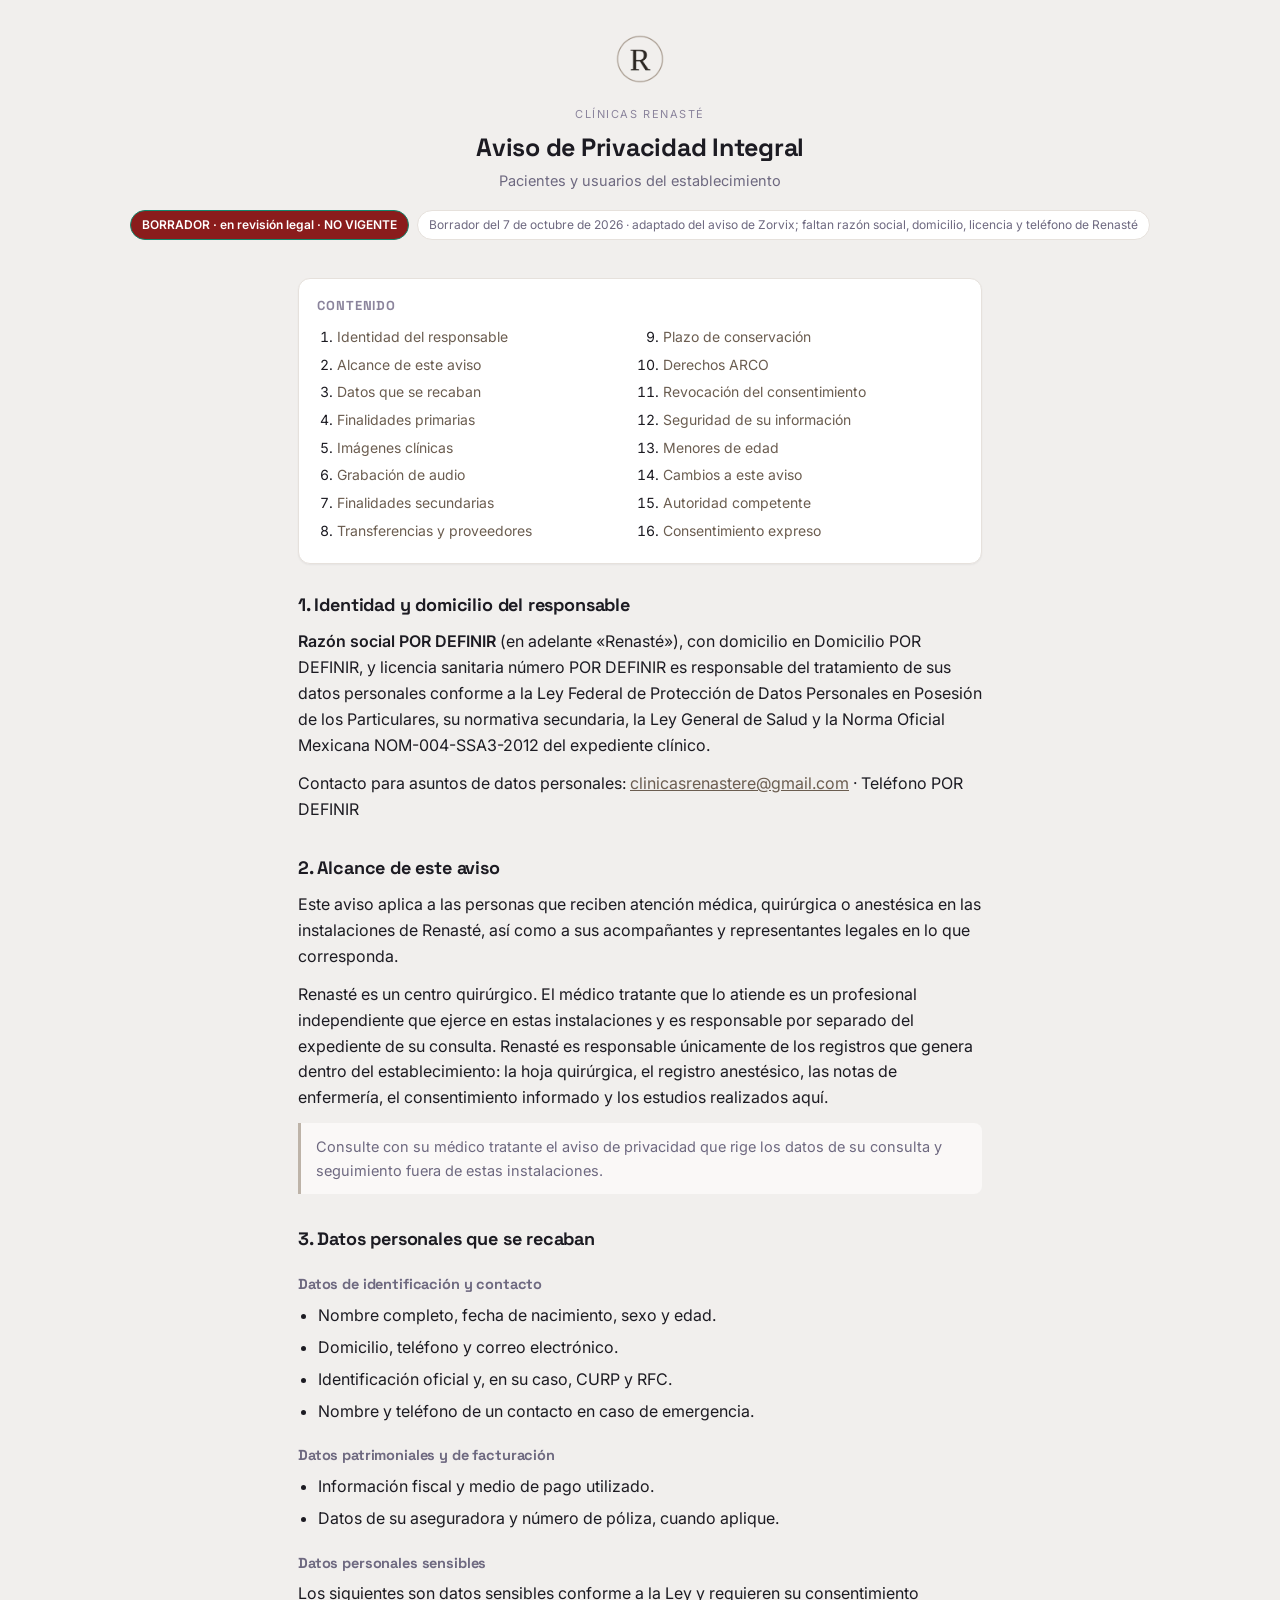
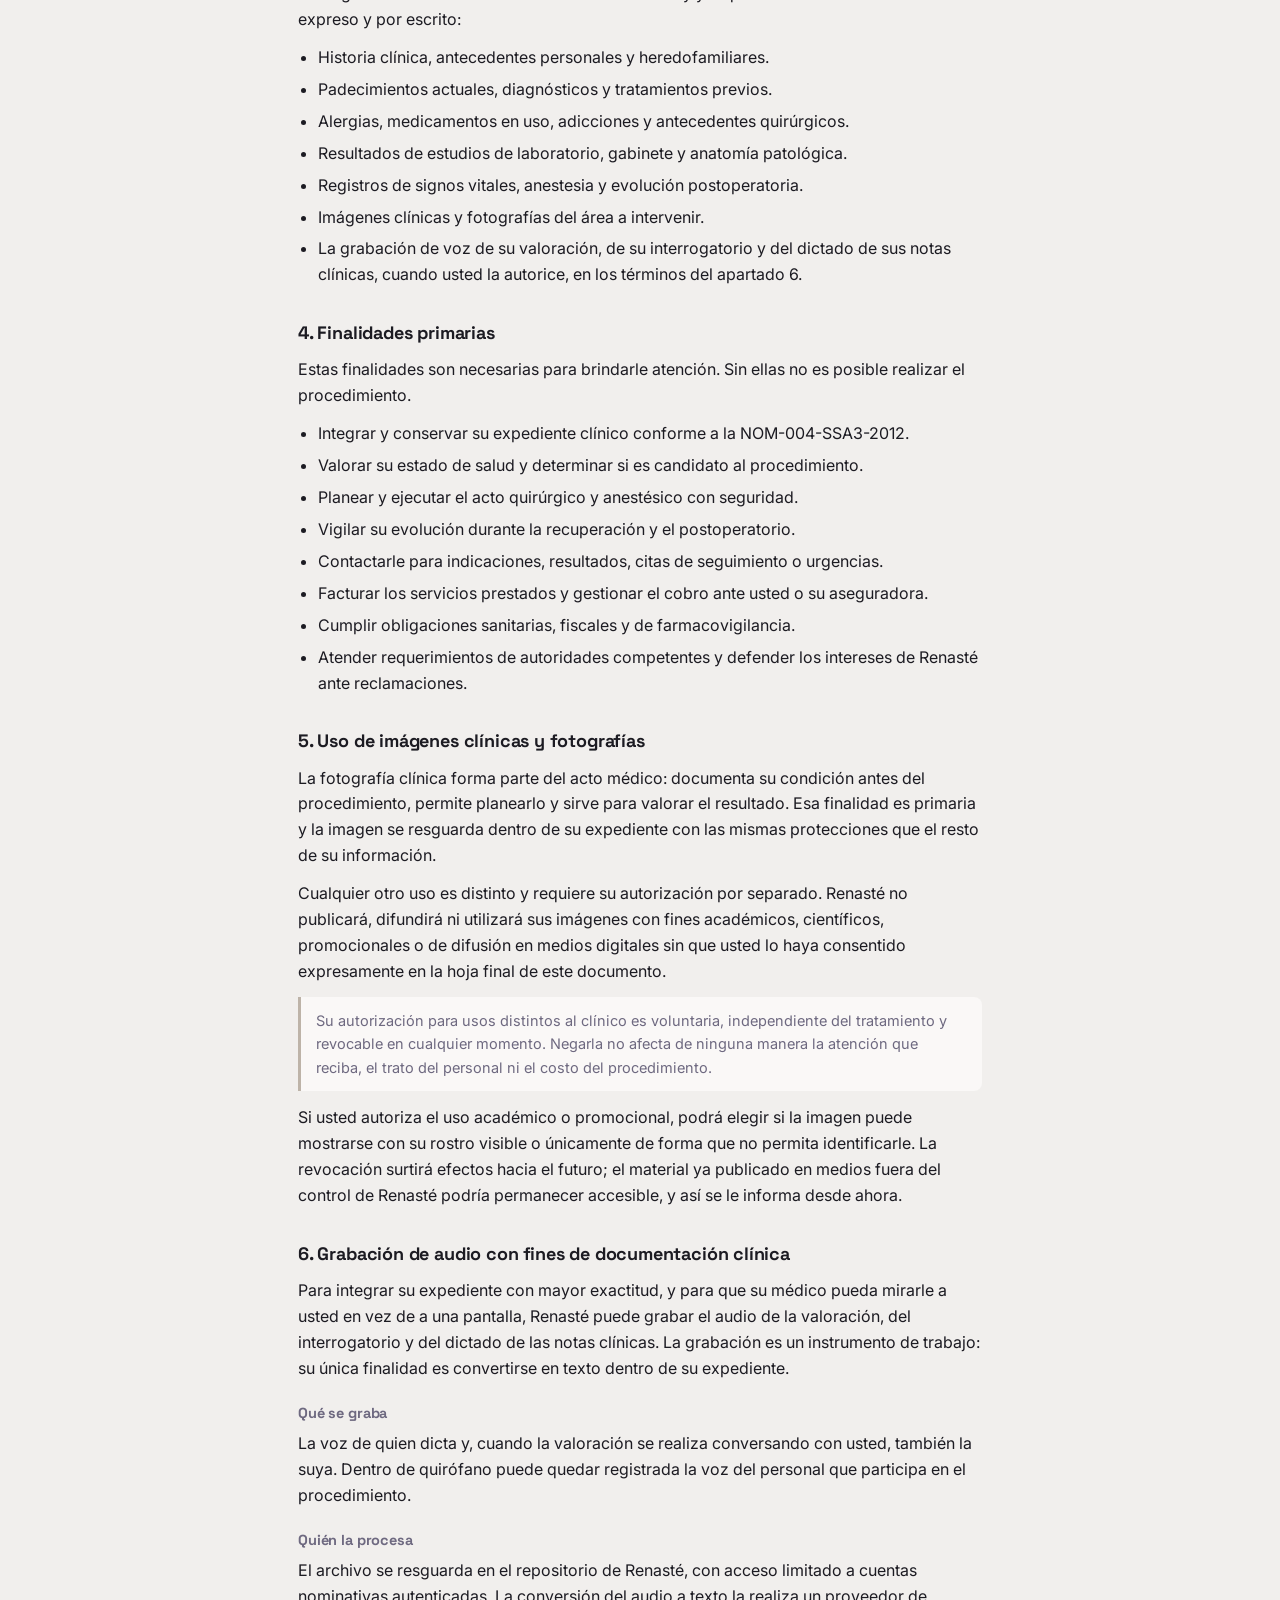
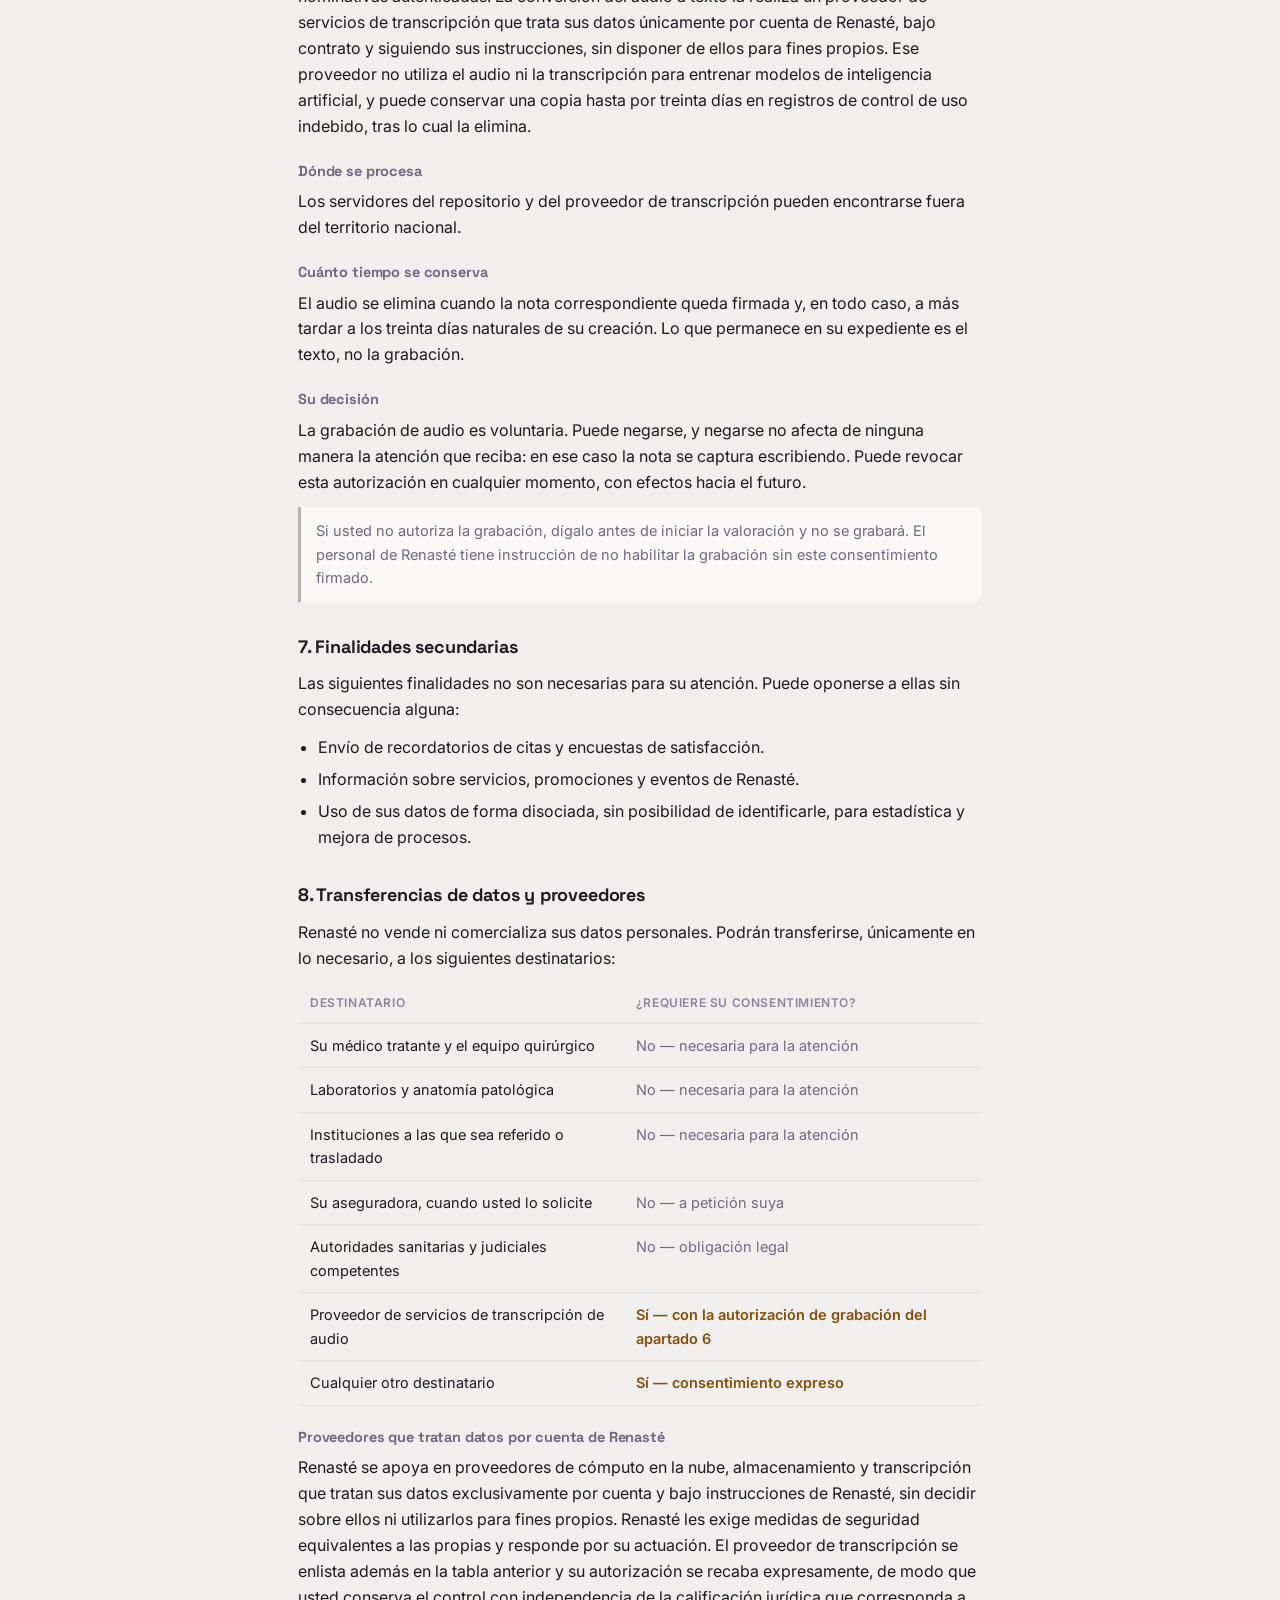
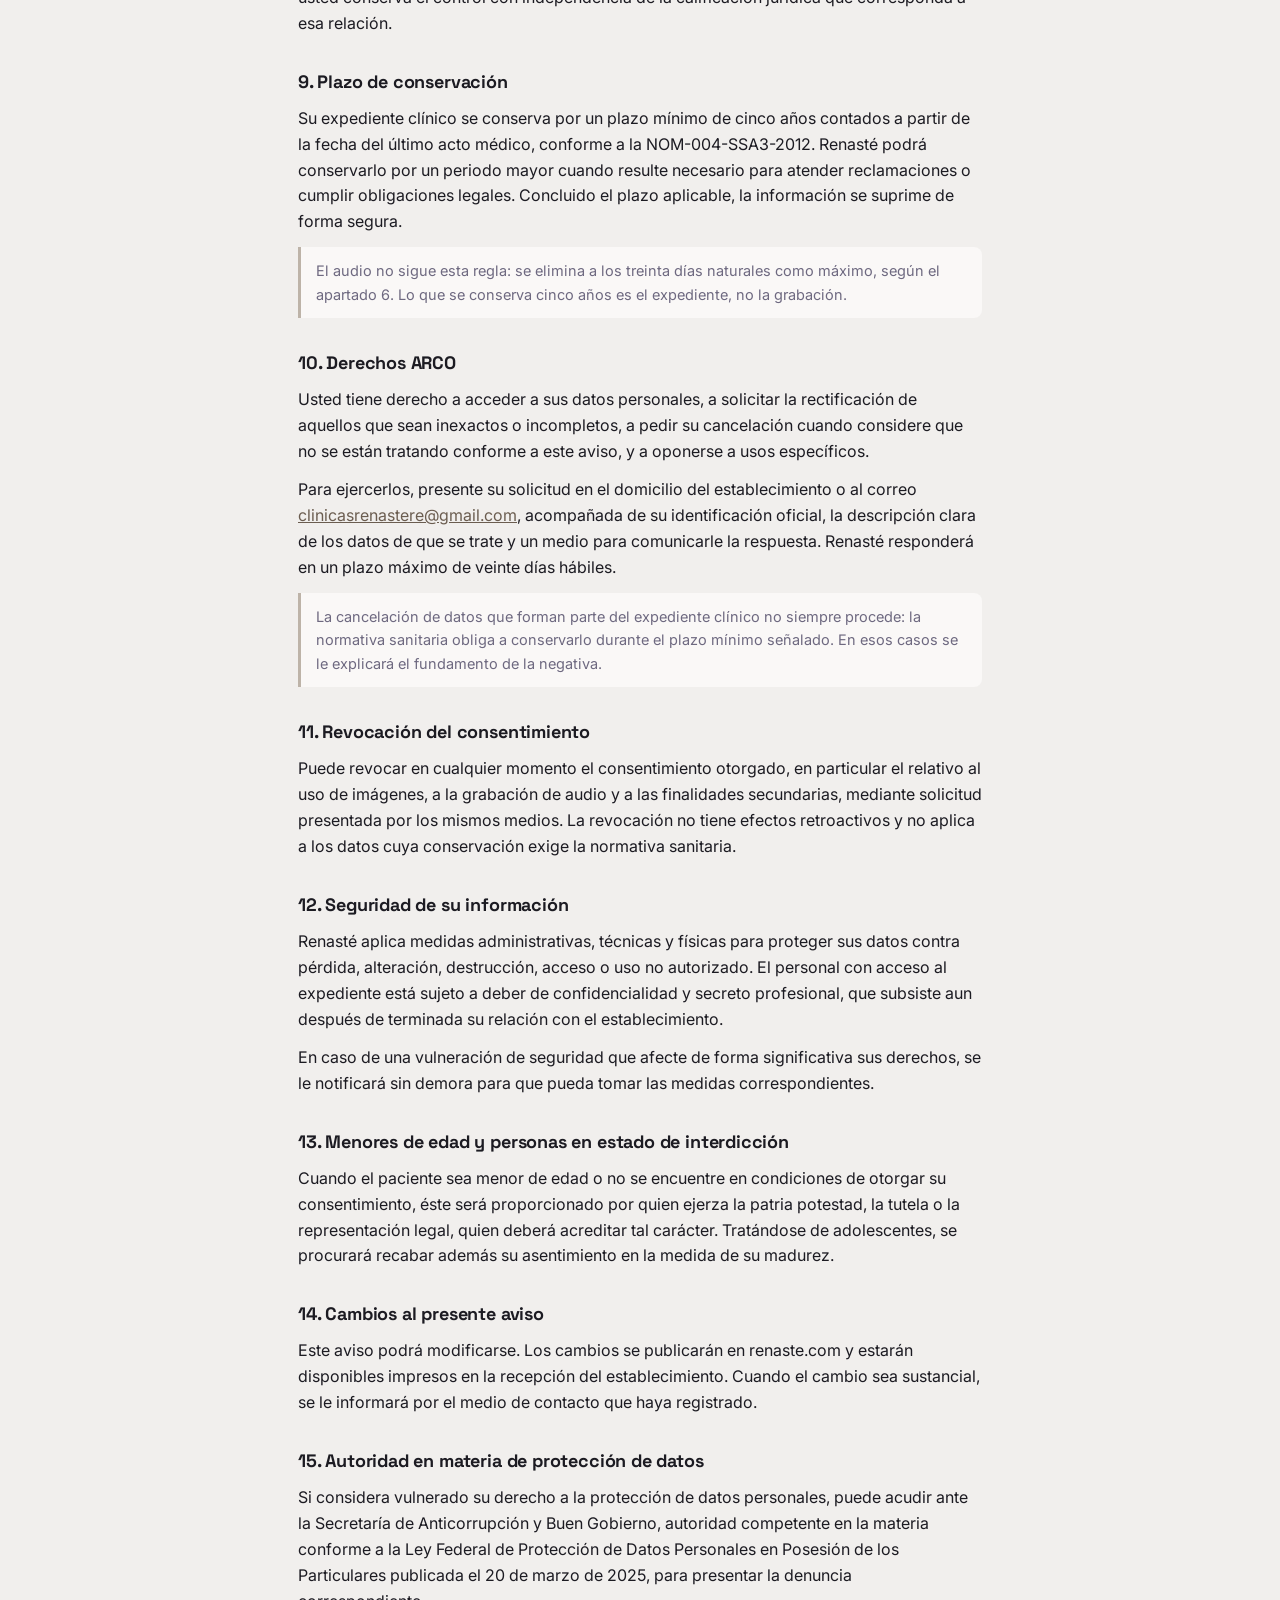
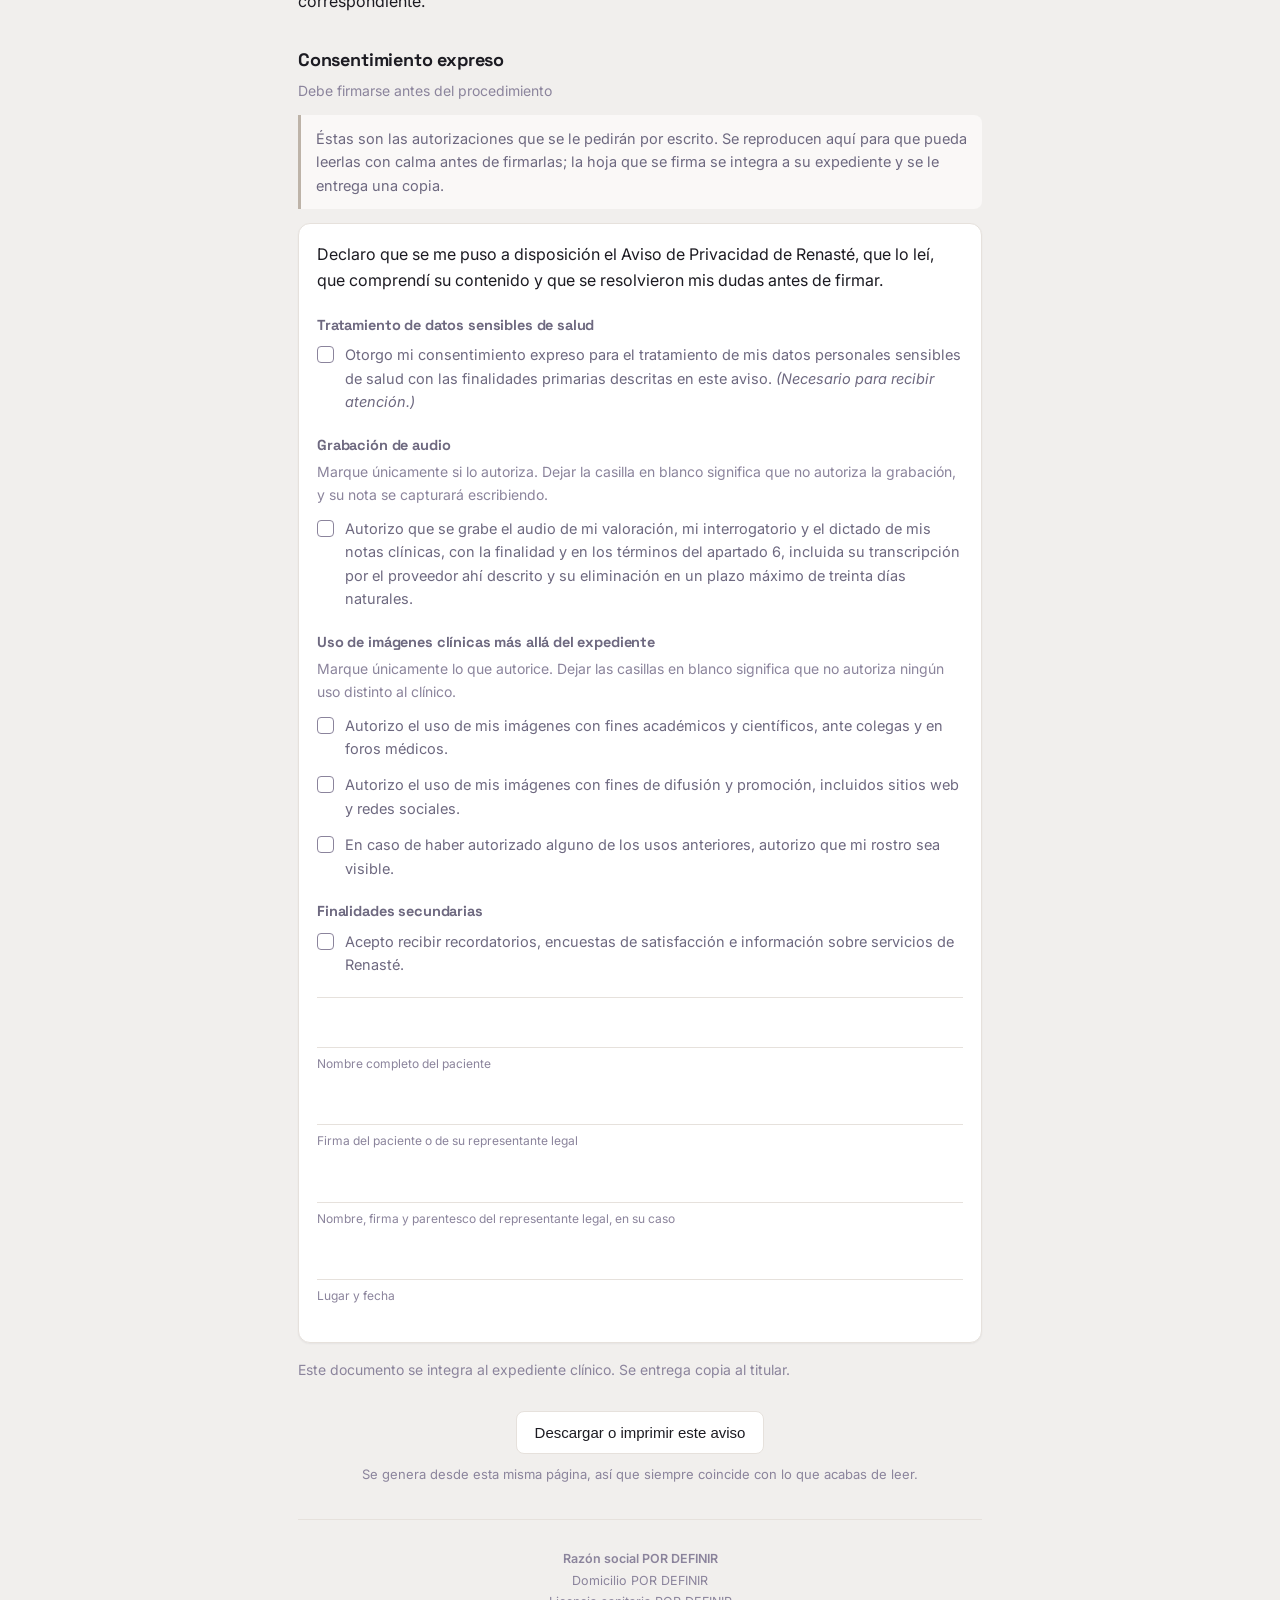
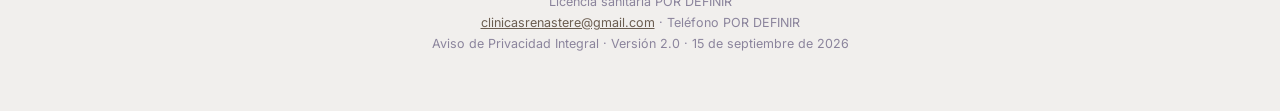
==== aviso/index.html @ 7e94b293 "Plataforma Renasté: portal, cirugías, ficha, cirujanos, expediente y aviso (borrador) Clon de las pá" ====
<!DOCTYPE html>
<html lang="es">
<head>
<meta charset="utf-8">
<meta name="viewport" content="width=device-width, initial-scale=1, viewport-fit=cover">
<title>Renasté · Aviso de Privacidad</title>
<meta name="description" content="Aviso de Privacidad Integral para pacientes y usuarios del centro quirúrgico Renasté.">
<meta name="theme-color" content="#A28E7D" media="(prefers-color-scheme: light)">
<meta name="theme-color" content="#1D1915" media="(prefers-color-scheme: dark)">
<link rel="icon" type="image/png" href="../assets/renaste-favicon.png">
<link rel="apple-touch-icon" href="../assets/renaste-iso.png">
<link rel="stylesheet" href="../renaste-tokens.css">
<script>
/* El tema antes de pintar, para no enseñar el destello blanco. */
(function(){
  var t=null; try{ t=localStorage.getItem('renaste-tema'); }catch(e){}
  if(!t) t = matchMedia('(prefers-color-scheme: dark)').matches ? 'oscuro' : 'claro';
  document.documentElement.setAttribute('data-tema', t);
})();
</script>
<style>
/* Los colores y tipos vienen de ../renaste-tokens.css, que es la fuente de
   verdad de la marca. Aquí sólo van alias con los nombres de esta pantalla.

   Esta página la abre una paciente desde el celular, a media captura de su
   ficha, para leer aquello que está a punto de aceptar. Se publica en HTML y
   no como PDF a propósito: seis páginas de PDF en un teléfono no se leen, se
   cierran. Quien necesite papel lo saca del botón de imprimir, que usa el
   bloque @media print del final: un solo documento, no dos que se separan. */
:root{
  color-scheme: light;
  --morado-700:var(--zx-violeta-700); --morado-600:var(--zx-violeta-600);
  --morado-500:var(--zx-violeta-500); --morado-300:var(--zx-violeta-300);
  --morado-50:var(--zx-violeta-050);
  --tinta:var(--zx-txt); --tinta2:var(--zx-txt-2); --tinta3:var(--zx-txt-3);
  --papel:var(--zx-superficie); --papel-2:var(--zx-superficie-2); --fondo:var(--zx-lienzo);
  --linea:var(--zx-borde);
  --ok:var(--zx-ok-txt); --ok-bg:var(--zx-ok-bg); --ok-linea:var(--zx-ok);
  --alerta:var(--zx-alerta-txt); --alerta-bg:var(--zx-alerta-bg); --alerta-linea:var(--zx-alerta);
  --r:var(--zx-r-tarjeta); --r-sm:var(--zx-r-control); --r-full:999px;
  --sombra:0 1px 2px rgba(28,27,34,.05);
}
html[data-tema="oscuro"]{ color-scheme: dark; }

*{box-sizing:border-box}
html,body{margin:0;padding:0}
body{
  background:var(--fondo); color:var(--tinta);
  font-family:var(--zx-cuerpo, "Inter", system-ui, -apple-system, sans-serif);
  font-size:16px; line-height:1.62; -webkit-font-smoothing:antialiased;
  padding:0 0 env(safe-area-inset-bottom,0px);
}
h1,h2,h3{font-family:var(--zx-titulo, "Space Grotesk", system-ui, sans-serif);letter-spacing:-.01em}

.envoltura{max-width:720px;margin:0 auto;padding:0 18px 56px}

header{text-align:center;padding:34px 18px 10px}
header img{height:50px;width:auto}
header .kicker{margin:14px 0 0;font-size:11px;letter-spacing:.14em;text-transform:uppercase;
  color:var(--tinta3)}
header h1{margin:8px 0 6px;font-size:25px;line-height:1.25}
header .sub{margin:0;color:var(--tinta2);font-size:14.5px}

.sello{display:flex;flex-wrap:wrap;gap:8px;justify-content:center;margin:18px 0 6px}
.sello span{font-size:12px;padding:4px 11px;border-radius:var(--r-full);
  border:1px solid var(--linea);background:var(--papel);color:var(--tinta2)}
.sello .vigente{background:var(--ok-bg);border-color:var(--ok-linea);color:var(--ok);font-weight:600}

/* Índice: en un documento de quince apartados, poder saltar al que a uno le
   importa es la diferencia entre leerlo y no leerlo. */
nav.indice{background:var(--papel);border:1px solid var(--linea);border-radius:var(--r);
  padding:16px 18px;margin:22px 0 26px;box-shadow:var(--sombra)}
nav.indice h2{margin:0 0 10px;font-size:13px;text-transform:uppercase;letter-spacing:.07em;
  color:var(--tinta3)}
nav.indice ol{margin:0;padding-left:20px;columns:2;column-gap:26px}
nav.indice li{margin:0 0 5px;font-size:14px;break-inside:avoid}
nav.indice a{color:var(--morado-700);text-decoration:none}
nav.indice a:hover{text-decoration:underline}
@media (max-width:560px){ nav.indice ol{columns:1} }

section{margin:0 0 30px;scroll-margin-top:16px}
section h2{margin:0 0 10px;font-size:18px}
section h3{margin:20px 0 6px;font-size:14.5px;color:var(--tinta2)}
p{margin:0 0 12px}
ul{margin:0 0 12px;padding-left:20px}
li{margin:0 0 6px}
strong{font-weight:600}

/* La nota al margen: lo que en el documento impreso va en recuadro gris.
   Suele ser la letra que más importa, así que aquí no se encoge. */
.nota{border-left:3px solid var(--morado-300);background:var(--papel-2);
  border-radius:0 var(--r-sm) var(--r-sm) 0;padding:12px 15px;margin:0 0 14px;
  font-size:14.5px;color:var(--tinta2)}

.tabla{width:100%;border-collapse:collapse;margin:0 0 14px;font-size:14.5px}
.tabla th,.tabla td{text-align:left;padding:10px 12px;border-bottom:1px solid var(--linea);
  vertical-align:top}
.tabla th{font-size:12px;text-transform:uppercase;letter-spacing:.05em;color:var(--tinta3);
  font-weight:600}
.tabla td.si{color:var(--alerta);font-weight:600}
.tabla td.no{color:var(--tinta2)}
@media (max-width:560px){
  .tabla, .tabla tbody, .tabla tr, .tabla td{display:block;width:100%}
  .tabla thead{display:none}
  .tabla tr{border:1px solid var(--linea);border-radius:var(--r-sm);margin-bottom:10px;padding:4px 0}
  .tabla td{border:0;padding:6px 13px}
  .tabla td:first-child{font-weight:600;color:var(--tinta)}
}

.casillas{background:var(--papel);border:1px solid var(--linea);border-radius:var(--r);
  padding:18px;box-shadow:var(--sombra)}
.casillas .item{display:flex;gap:11px;align-items:flex-start;margin:0 0 13px}
.casillas .caja{flex:0 0 auto;width:17px;height:17px;border:1.5px solid var(--tinta3);
  border-radius:4px;margin-top:3px}
.casillas .item p{margin:0;font-size:14.5px;color:var(--tinta2)}
.firma{margin-top:20px;padding-top:16px;border-top:1px solid var(--linea)}
.firma .raya{border-bottom:1px solid var(--linea);height:34px;margin:0 0 6px}
.firma .pie-raya{font-size:12px;color:var(--tinta3);margin:0 0 18px}

.descarga{display:inline-block;border:1px solid var(--linea);background:var(--papel);
  color:var(--tinta);border-radius:var(--r-sm);padding:12px 18px;text-decoration:none;
  font-size:15px;font-weight:500}
.descarga:hover{background:var(--papel-2);border-color:var(--morado-300)}

footer{text-align:center;font-size:12.5px;color:var(--tinta3);padding:28px 18px 0;
  border-top:1px solid var(--linea);margin-top:34px;line-height:1.7}
a{color:var(--morado-700)}

/* Impresion. No se publica un PDF aparte a proposito: dos documentos con el
   mismo texto se separan tarde o temprano, y el dia que eso pase nadie sabria
   cual firmo la paciente. Esta pagina es el documento, y de aqui sale la
   copia en papel. */
@media print{
  body{background:#fff;color:#000;font-size:11.5pt;line-height:1.5}
  .sin-imprimir, nav.indice{display:none !important}
  header{padding-top:0}
  header img{height:38px}
  .envoltura{max-width:none;padding:0}
  section{page-break-inside:auto;margin-bottom:16pt}
  section h2{page-break-after:avoid}
  .casillas,.nota{break-inside:avoid}
  .casillas{box-shadow:none}
  .firma{page-break-inside:avoid}
  .tabla th,.tabla td{border-bottom:1px solid #999}
  a{color:#000;text-decoration:none}
  /* La direccion completa de los enlaces, porque en papel un "aqui" no sirve. */
  a[href^="mailto:"]::after{content:""}
  footer{border-top:1px solid #999}
}
</style>
</head>
<body>

<header>
  <img src="../assets/renaste-iso.png" alt="Renasté">
  <p class="kicker">Clínicas Renasté</p>
  <h1>Aviso de Privacidad Integral</h1>
  <p class="sub">Pacientes y usuarios del establecimiento</p>
  <div class="sello">
    <span class="vigente" style="background:#8a1c1c;color:#fff">BORRADOR · en revisión legal · NO VIGENTE</span>
    <span>Borrador del 7 de octubre de 2026 · adaptado del aviso de Zorvix; faltan razón social, domicilio, licencia y teléfono de Renasté</span>
  </div>
</header>

<div class="envoltura">

  <nav class="indice">
    <h2>Contenido</h2>
    <ol>
      <li><a href="#s1">Identidad del responsable</a></li>
      <li><a href="#s2">Alcance de este aviso</a></li>
      <li><a href="#s3">Datos que se recaban</a></li>
      <li><a href="#s4">Finalidades primarias</a></li>
      <li><a href="#s5">Imágenes clínicas</a></li>
      <li><a href="#s6">Grabación de audio</a></li>
      <li><a href="#s7">Finalidades secundarias</a></li>
      <li><a href="#s8">Transferencias y proveedores</a></li>
      <li><a href="#s9">Plazo de conservación</a></li>
      <li><a href="#s10">Derechos ARCO</a></li>
      <li><a href="#s11">Revocación del consentimiento</a></li>
      <li><a href="#s12">Seguridad de su información</a></li>
      <li><a href="#s13">Menores de edad</a></li>
      <li><a href="#s14">Cambios a este aviso</a></li>
      <li><a href="#s15">Autoridad competente</a></li>
      <li><a href="#consentimiento">Consentimiento expreso</a></li>
    </ol>
  </nav>

  <section id="s1">
    <h2>1. Identidad y domicilio del responsable</h2>
    <p><strong>Razón social POR DEFINIR</strong> (en adelante «Renasté»), con domicilio en
      Domicilio POR DEFINIR, y licencia
      sanitaria número POR DEFINIR es responsable del tratamiento de sus datos personales
      conforme a la Ley Federal de Protección de Datos Personales en Posesión de los Particulares,
      su normativa secundaria, la Ley General de Salud y la Norma Oficial Mexicana
      NOM-004-SSA3-2012 del expediente clínico.</p>
    <p>Contacto para asuntos de datos personales:
      <a href="mailto:clinicasrenastere@gmail.com">clinicasrenastere@gmail.com</a> ·
      Teléfono POR DEFINIR</p>
  </section>

  <section id="s2">
    <h2>2. Alcance de este aviso</h2>
    <p>Este aviso aplica a las personas que reciben atención médica, quirúrgica o anestésica en
      las instalaciones de Renasté, así como a sus acompañantes y representantes legales en lo que
      corresponda.</p>
    <p>Renasté es un centro quirúrgico. El médico tratante que lo atiende es un profesional
      independiente que ejerce en estas instalaciones y es responsable por separado del expediente
      de su consulta. Renasté es responsable únicamente de los registros que genera dentro del
      establecimiento: la hoja quirúrgica, el registro anestésico, las notas de enfermería, el
      consentimiento informado y los estudios realizados aquí.</p>
    <div class="nota">Consulte con su médico tratante el aviso de privacidad que rige los datos de
      su consulta y seguimiento fuera de estas instalaciones.</div>
  </section>

  <section id="s3">
    <h2>3. Datos personales que se recaban</h2>

    <h3>Datos de identificación y contacto</h3>
    <ul>
      <li>Nombre completo, fecha de nacimiento, sexo y edad.</li>
      <li>Domicilio, teléfono y correo electrónico.</li>
      <li>Identificación oficial y, en su caso, CURP y RFC.</li>
      <li>Nombre y teléfono de un contacto en caso de emergencia.</li>
    </ul>

    <h3>Datos patrimoniales y de facturación</h3>
    <ul>
      <li>Información fiscal y medio de pago utilizado.</li>
      <li>Datos de su aseguradora y número de póliza, cuando aplique.</li>
    </ul>

    <h3>Datos personales sensibles</h3>
    <p>Los siguientes son datos sensibles conforme a la Ley y requieren su consentimiento expreso
      y por escrito:</p>
    <ul>
      <li>Historia clínica, antecedentes personales y heredofamiliares.</li>
      <li>Padecimientos actuales, diagnósticos y tratamientos previos.</li>
      <li>Alergias, medicamentos en uso, adicciones y antecedentes quirúrgicos.</li>
      <li>Resultados de estudios de laboratorio, gabinete y anatomía patológica.</li>
      <li>Registros de signos vitales, anestesia y evolución postoperatoria.</li>
      <li>Imágenes clínicas y fotografías del área a intervenir.</li>
      <li>La grabación de voz de su valoración, de su interrogatorio y del dictado de sus notas
        clínicas, cuando usted la autorice, en los términos del apartado 6.</li>
    </ul>
  </section>

  <section id="s4">
    <h2>4. Finalidades primarias</h2>
    <p>Estas finalidades son necesarias para brindarle atención. Sin ellas no es posible realizar
      el procedimiento.</p>
    <ul>
      <li>Integrar y conservar su expediente clínico conforme a la NOM-004-SSA3-2012.</li>
      <li>Valorar su estado de salud y determinar si es candidato al procedimiento.</li>
      <li>Planear y ejecutar el acto quirúrgico y anestésico con seguridad.</li>
      <li>Vigilar su evolución durante la recuperación y el postoperatorio.</li>
      <li>Contactarle para indicaciones, resultados, citas de seguimiento o urgencias.</li>
      <li>Facturar los servicios prestados y gestionar el cobro ante usted o su aseguradora.</li>
      <li>Cumplir obligaciones sanitarias, fiscales y de farmacovigilancia.</li>
      <li>Atender requerimientos de autoridades competentes y defender los intereses de Renasté
        ante reclamaciones.</li>
    </ul>
  </section>

  <section id="s5">
    <h2>5. Uso de imágenes clínicas y fotografías</h2>
    <p>La fotografía clínica forma parte del acto médico: documenta su condición antes del
      procedimiento, permite planearlo y sirve para valorar el resultado. Esa finalidad es primaria
      y la imagen se resguarda dentro de su expediente con las mismas protecciones que el resto de
      su información.</p>
    <p>Cualquier otro uso es distinto y requiere su autorización por separado. Renasté no publicará,
      difundirá ni utilizará sus imágenes con fines académicos, científicos, promocionales o de
      difusión en medios digitales sin que usted lo haya consentido expresamente en la hoja final
      de este documento.</p>
    <div class="nota">Su autorización para usos distintos al clínico es voluntaria, independiente
      del tratamiento y revocable en cualquier momento. Negarla no afecta de ninguna manera la
      atención que reciba, el trato del personal ni el costo del procedimiento.</div>
    <p>Si usted autoriza el uso académico o promocional, podrá elegir si la imagen puede mostrarse
      con su rostro visible o únicamente de forma que no permita identificarle. La revocación
      surtirá efectos hacia el futuro; el material ya publicado en medios fuera del control de
      Renasté podría permanecer accesible, y así se le informa desde ahora.</p>
  </section>

  <section id="s6">
    <h2>6. Grabación de audio con fines de documentación clínica</h2>
    <p>Para integrar su expediente con mayor exactitud, y para que su médico pueda mirarle a usted
      en vez de a una pantalla, Renasté puede grabar el audio de la valoración, del interrogatorio y
      del dictado de las notas clínicas. La grabación es un instrumento de trabajo: su única
      finalidad es convertirse en texto dentro de su expediente.</p>

    <h3>Qué se graba</h3>
    <p>La voz de quien dicta y, cuando la valoración se realiza conversando con usted, también la
      suya. Dentro de quirófano puede quedar registrada la voz del personal que participa en el
      procedimiento.</p>

    <h3>Quién la procesa</h3>
    <p>El archivo se resguarda en el repositorio de Renasté, con acceso limitado a cuentas
      nominativas autenticadas. La conversión del audio a texto la realiza un proveedor de
      servicios de transcripción que trata sus datos únicamente por cuenta de Renasté, bajo contrato
      y siguiendo sus instrucciones, sin disponer de ellos para fines propios. Ese proveedor no
      utiliza el audio ni la transcripción para entrenar modelos de inteligencia artificial, y
      puede conservar una copia hasta por treinta días en registros de control de uso indebido,
      tras lo cual la elimina.</p>

    <h3>Dónde se procesa</h3>
    <p>Los servidores del repositorio y del proveedor de transcripción pueden encontrarse fuera del
      territorio nacional.</p>

    <h3>Cuánto tiempo se conserva</h3>
    <p>El audio se elimina cuando la nota correspondiente queda firmada y, en todo caso, a más
      tardar a los treinta días naturales de su creación. Lo que permanece en su expediente es el
      texto, no la grabación.</p>

    <h3>Su decisión</h3>
    <p>La grabación de audio es voluntaria. Puede negarse, y negarse no afecta de ninguna manera la
      atención que reciba: en ese caso la nota se captura escribiendo. Puede revocar esta
      autorización en cualquier momento, con efectos hacia el futuro.</p>
    <div class="nota">Si usted no autoriza la grabación, dígalo antes de iniciar la valoración y no
      se grabará. El personal de Renasté tiene instrucción de no habilitar la grabación sin este
      consentimiento firmado.</div>
  </section>

  <section id="s7">
    <h2>7. Finalidades secundarias</h2>
    <p>Las siguientes finalidades no son necesarias para su atención. Puede oponerse a ellas sin
      consecuencia alguna:</p>
    <ul>
      <li>Envío de recordatorios de citas y encuestas de satisfacción.</li>
      <li>Información sobre servicios, promociones y eventos de Renasté.</li>
      <li>Uso de sus datos de forma disociada, sin posibilidad de identificarle, para estadística y
        mejora de procesos.</li>
    </ul>
  </section>

  <section id="s8">
    <h2>8. Transferencias de datos y proveedores</h2>
    <p>Renasté no vende ni comercializa sus datos personales. Podrán transferirse, únicamente en lo
      necesario, a los siguientes destinatarios:</p>
    <table class="tabla">
      <thead>
        <tr><th>Destinatario</th><th>¿Requiere su consentimiento?</th></tr>
      </thead>
      <tbody>
        <tr><td>Su médico tratante y el equipo quirúrgico</td><td class="no">No — necesaria para la atención</td></tr>
        <tr><td>Laboratorios y anatomía patológica</td><td class="no">No — necesaria para la atención</td></tr>
        <tr><td>Instituciones a las que sea referido o trasladado</td><td class="no">No — necesaria para la atención</td></tr>
        <tr><td>Su aseguradora, cuando usted lo solicite</td><td class="no">No — a petición suya</td></tr>
        <tr><td>Autoridades sanitarias y judiciales competentes</td><td class="no">No — obligación legal</td></tr>
        <tr><td>Proveedor de servicios de transcripción de audio</td><td class="si">Sí — con la autorización de grabación del apartado 6</td></tr>
        <tr><td>Cualquier otro destinatario</td><td class="si">Sí — consentimiento expreso</td></tr>
      </tbody>
    </table>

    <h3>Proveedores que tratan datos por cuenta de Renasté</h3>
    <p>Renasté se apoya en proveedores de cómputo en la nube, almacenamiento y transcripción que
      tratan sus datos exclusivamente por cuenta y bajo instrucciones de Renasté, sin decidir sobre
      ellos ni utilizarlos para fines propios. Renasté les exige medidas de seguridad equivalentes a
      las propias y responde por su actuación. El proveedor de transcripción se enlista además en
      la tabla anterior y su autorización se recaba expresamente, de modo que usted conserva el
      control con independencia de la calificación jurídica que corresponda a esa relación.</p>
  </section>

  <section id="s9">
    <h2>9. Plazo de conservación</h2>
    <p>Su expediente clínico se conserva por un plazo mínimo de cinco años contados a partir de la
      fecha del último acto médico, conforme a la NOM-004-SSA3-2012. Renasté podrá conservarlo por
      un periodo mayor cuando resulte necesario para atender reclamaciones o cumplir obligaciones
      legales. Concluido el plazo aplicable, la información se suprime de forma segura.</p>
    <div class="nota">El audio no sigue esta regla: se elimina a los treinta días naturales como
      máximo, según el apartado 6. Lo que se conserva cinco años es el expediente, no la
      grabación.</div>
  </section>

  <section id="s10">
    <h2>10. Derechos ARCO</h2>
    <p>Usted tiene derecho a acceder a sus datos personales, a solicitar la rectificación de
      aquellos que sean inexactos o incompletos, a pedir su cancelación cuando considere que no se
      están tratando conforme a este aviso, y a oponerse a usos específicos.</p>
    <p>Para ejercerlos, presente su solicitud en el domicilio del establecimiento o al correo
      <a href="mailto:clinicasrenastere@gmail.com">clinicasrenastere@gmail.com</a>, acompañada de su identificación
      oficial, la descripción clara de los datos de que se trate y un medio para comunicarle la
      respuesta. Renasté responderá en un plazo máximo de veinte días hábiles.</p>
    <div class="nota">La cancelación de datos que forman parte del expediente clínico no siempre
      procede: la normativa sanitaria obliga a conservarlo durante el plazo mínimo señalado. En
      esos casos se le explicará el fundamento de la negativa.</div>
  </section>

  <section id="s11">
    <h2>11. Revocación del consentimiento</h2>
    <p>Puede revocar en cualquier momento el consentimiento otorgado, en particular el relativo al
      uso de imágenes, a la grabación de audio y a las finalidades secundarias, mediante solicitud
      presentada por los mismos medios. La revocación no tiene efectos retroactivos y no aplica a
      los datos cuya conservación exige la normativa sanitaria.</p>
  </section>

  <section id="s12">
    <h2>12. Seguridad de su información</h2>
    <p>Renasté aplica medidas administrativas, técnicas y físicas para proteger sus datos contra
      pérdida, alteración, destrucción, acceso o uso no autorizado. El personal con acceso al
      expediente está sujeto a deber de confidencialidad y secreto profesional, que subsiste aun
      después de terminada su relación con el establecimiento.</p>
    <p>En caso de una vulneración de seguridad que afecte de forma significativa sus derechos, se
      le notificará sin demora para que pueda tomar las medidas correspondientes.</p>
  </section>

  <section id="s13">
    <h2>13. Menores de edad y personas en estado de interdicción</h2>
    <p>Cuando el paciente sea menor de edad o no se encuentre en condiciones de otorgar su
      consentimiento, éste será proporcionado por quien ejerza la patria potestad, la tutela o la
      representación legal, quien deberá acreditar tal carácter. Tratándose de adolescentes, se
      procurará recabar además su asentimiento en la medida de su madurez.</p>
  </section>

  <section id="s14">
    <h2>14. Cambios al presente aviso</h2>
    <p>Este aviso podrá modificarse. Los cambios se publicarán en renaste.com y estarán disponibles
      impresos en la recepción del establecimiento. Cuando el cambio sea sustancial, se le
      informará por el medio de contacto que haya registrado.</p>
  </section>

  <section id="s15">
    <h2>15. Autoridad en materia de protección de datos</h2>
    <p>Si considera vulnerado su derecho a la protección de datos personales, puede acudir ante la
      Secretaría de Anticorrupción y Buen Gobierno, autoridad competente en la materia conforme a
      la Ley Federal de Protección de Datos Personales en Posesión de los Particulares publicada el
      20 de marzo de 2025, para presentar la denuncia correspondiente.</p>
  </section>

  <section id="consentimiento">
    <h2>Consentimiento expreso</h2>
    <p class="sub" style="color:var(--tinta3);font-size:14px;margin-top:-4px">
      Debe firmarse antes del procedimiento</p>
    <div class="nota">Éstas son las autorizaciones que se le pedirán por escrito. Se reproducen
      aquí para que pueda leerlas con calma antes de firmarlas; la hoja que se firma se integra a
      su expediente y se le entrega una copia.</div>

    <div class="casillas">
      <p>Declaro que se me puso a disposición el Aviso de Privacidad de Renasté, que lo leí, que
        comprendí su contenido y que se resolvieron mis dudas antes de firmar.</p>

      <h3>Tratamiento de datos sensibles de salud</h3>
      <div class="item"><span class="caja"></span>
        <p>Otorgo mi consentimiento expreso para el tratamiento de mis datos personales sensibles
          de salud con las finalidades primarias descritas en este aviso.
          <em>(Necesario para recibir atención.)</em></p></div>

      <h3>Grabación de audio</h3>
      <p style="font-size:14px;color:var(--tinta3);margin:-2px 0 10px">Marque únicamente si lo
        autoriza. Dejar la casilla en blanco significa que no autoriza la grabación, y su nota se
        capturará escribiendo.</p>
      <div class="item"><span class="caja"></span>
        <p>Autorizo que se grabe el audio de mi valoración, mi interrogatorio y el dictado de mis
          notas clínicas, con la finalidad y en los términos del apartado 6, incluida su
          transcripción por el proveedor ahí descrito y su eliminación en un plazo máximo de
          treinta días naturales.</p></div>

      <h3>Uso de imágenes clínicas más allá del expediente</h3>
      <p style="font-size:14px;color:var(--tinta3);margin:-2px 0 10px">Marque únicamente lo que
        autorice. Dejar las casillas en blanco significa que no autoriza ningún uso distinto al
        clínico.</p>
      <div class="item"><span class="caja"></span>
        <p>Autorizo el uso de mis imágenes con fines académicos y científicos, ante colegas y en
          foros médicos.</p></div>
      <div class="item"><span class="caja"></span>
        <p>Autorizo el uso de mis imágenes con fines de difusión y promoción, incluidos sitios web
          y redes sociales.</p></div>
      <div class="item"><span class="caja"></span>
        <p>En caso de haber autorizado alguno de los usos anteriores, autorizo que mi rostro sea
          visible.</p></div>

      <h3>Finalidades secundarias</h3>
      <div class="item"><span class="caja"></span>
        <p>Acepto recibir recordatorios, encuestas de satisfacción e información sobre servicios de
          Renasté.</p></div>

      <div class="firma">
        <div class="raya"></div>
        <p class="pie-raya">Nombre completo del paciente</p>
        <div class="raya"></div>
        <p class="pie-raya">Firma del paciente o de su representante legal</p>
        <div class="raya"></div>
        <p class="pie-raya">Nombre, firma y parentesco del representante legal, en su caso</p>
        <div class="raya"></div>
        <p class="pie-raya">Lugar y fecha</p>
      </div>
    </div>

    <p style="margin-top:16px;font-size:14px;color:var(--tinta3)">Este documento se integra al
      expediente clínico. Se entrega copia al titular.</p>
  </section>

  <section style="text-align:center" class="sin-imprimir">
    <button class="descarga" type="button" onclick="window.print()">
      Descargar o imprimir este aviso</button>
    <p style="font-size:13px;color:var(--tinta3);margin:10px 0 0">
      Se genera desde esta misma página, así que siempre coincide con lo que acabas de leer.</p>
  </section>

  <footer>
    <strong>Razón social POR DEFINIR</strong><br>
    Domicilio POR DEFINIR<br>
    Licencia sanitaria POR DEFINIR<br>
    <a href="mailto:clinicasrenastere@gmail.com">clinicasrenastere@gmail.com</a> ·
    Teléfono POR DEFINIR<br>
    <span style="color:var(--tinta3)">Aviso de Privacidad Integral · Versión 2.0 · 15 de septiembre de 2026</span>
  </footer>

</div>
</body>
</html>
---- renaste-tokens.css ----
/* ============================================================
   RENASTÉ · Sistema de tokens
   Version 1.6-r0 · PALETA PROVISIONAL (7 oct 2026)

   Clonado de los tokens de Zorvix. Los violetas de Zorvix se cambiaron por
   una escala taupe/cálida tomada de la identidad MS Universe (negro #030707,
   taupe #A19487, crema #F4F2F1) mientras llega la marca oficial de Renasté.
   Para ponerle la paleta real basta cambiar el bloque MARCA.

   Un solo archivo de marca para todo el ecosistema.
   Cambia los hex del bloque MARCA y las apps cambian de piel
   sin tocar una linea de logica.

   Registros visuales:
     [data-tema="oscuro"]  negro con nubes de luz lavanda  -> cliente
     [data-tema="claro"]   claro con marca                 -> staff
     [data-densidad="..."] compacta | amplia               -> modificadores

   La escala de datos vive en :root y no se redefine por tema: un dato
   no cambia de significado porque el fondo sea negro.
   ============================================================ */

@import url('https://fonts.googleapis.com/css2?family=Space+Grotesk:wght@400;500&family=Inter:wght@400;500&family=JetBrains+Mono:wght@400;500&display=swap');

:root {

  /* ---------- MARCA · unica fuente de verdad del color ---------- */
  --zx-violeta-900: #3A322B;
  --zx-violeta-800: #51463C;
  --zx-violeta-700: #6B5D50;
  --zx-violeta-600: #7E6F61;
  --zx-violeta-500: #8F8072;
  --zx-violeta-400: #A19487;
  --zx-violeta-300: #BDB3A8;
  --zx-violeta-200: #D6CEC5;
  --zx-violeta-100: #E9E4DE;
  --zx-violeta-050: #F4F2F1;

  --zx-lavanda:   #E7E2DE;
  --zx-lavanda-2: #CFC5BC;
  --zx-lavanda-3: #F4F1EF;
  --zx-rosa:      #DFD9D3;

  --zx-grafito: #535353;
  --zx-tinta:   #1C1B22;
  --zx-noche:   #080706;

  /* ---------- Estado · gana sobre el color de marca ---------- */
  --zx-ok:      #12876B;
  --zx-ok-bg:   #E2EFEA;
  --zx-ok-txt:  #0B6350;
  --zx-alerta:      #BA7517;
  --zx-alerta-bg:   #FAEEDA;
  --zx-alerta-txt:  #854F0B;
  --zx-error:      #E24B4A;
  --zx-error-bg:   #FCEBEB;
  --zx-error-txt:  #A32D2D;

  /* ---------- ESCALA DE DATOS ----------
     Anillos, barras, medidores y lineas. Nunca en botones, bordes,
     fondos, pildoras de estado ni marca. El violeta de marca es el
     punto medio: la escala ancla en Renasté en vez de competirle. */
  --zx-d-0:   #00D2BE;   /* aqua Petronas       0%  */
  --zx-d-26:  #2E9BD8;   /* azul puente        26%  */
  --zx-d-55:  #A59281;   /* violeta de marca   55%  */
  --zx-d-80:  #AC9A8B;   /* violeta claro      80%  */
  --zx-d-100: #BDB0A4;   /* magenta           100%  */

  /* Barras y medidores de CSS puro. Los SVG usan las paradas sueltas. */
  --zx-escala: linear-gradient(90deg,
    var(--zx-d-0) 0%, var(--zx-d-26) 26%, var(--zx-d-55) 55%,
    var(--zx-d-80) 80%, var(--zx-d-100) 100%);
  --zx-escala-v: linear-gradient(0deg,
    var(--zx-d-0) 0%, var(--zx-d-26) 30%, var(--zx-d-55) 62%,
    var(--zx-d-100) 100%);

  /* ---------- Tipografia ---------- */
  --zx-display: 'Space Grotesk', system-ui, sans-serif;
  --zx-texto:   'Inter', system-ui, sans-serif;
  --zx-mono:    'JetBrains Mono', ui-monospace, monospace;

  --zx-track-marca: 0.24em;
  --zx-track-eyebrow: 0.14em;

  /* ---------- Geometria ---------- */
  --zx-r-control: 8px;
  --zx-r-tarjeta: 12px;
  --zx-r-cristal: 20px;
  --zx-r-widget:  20px;
  --zx-hairline: 0.5px;

  /* ---------- Densidad · comoda por defecto ---------- */
  --zx-alto-control: 40px;
  --zx-alto-fila:    38px;
  --zx-pad-tarjeta:  20px;
  --zx-txt-cuerpo:   14px;
  --zx-txt-dato:     15px;
  --zx-gap:          14px;

  /* ---------- Movimiento ---------- */
  --zx-rapido: .18s;
  --zx-base:   .32s;
  --zx-suave:  cubic-bezier(.22,.61,.36,1);
}

/* ============================================================
   REGISTRO CLARO · staff, documentos, impresion
   Es el tema por defecto: el unico que sobrevive impreso.
   ============================================================ */
:root,
[data-tema="claro"] {
  --zx-lienzo:      #F1EFED;
  --zx-superficie:  #FFFFFF;
  --zx-superficie-2:#FAF8F7;
  --zx-hover:       #FBFAF9;

  --zx-borde:        #E6E1DC;
  --zx-borde-fuerte: #DDD6CF;

  --zx-txt:      #1C1B22;
  --zx-txt-2:    #6E6980;
  --zx-txt-3:    #8B849C;
  --zx-txt-marca:#897462;

  --zx-acento:       #897462;
  --zx-acento-tenue: #F6F4F2;
  --zx-sobre-acento: #FFFFFF;

  /* en claro el objeto no emite luz: proyecta sombra de color */
  --zx-glow-boton: 0 1px 2px rgba(137,116,98,.18), 0 4px 12px rgba(137,116,98,.14);
  --zx-glow-boton-hover: 0 2px 4px rgba(137,116,98,.22), 0 8px 22px rgba(137,116,98,.22);
  --zx-glow-icono: drop-shadow(2px 3px 5px rgba(137,116,98,.28));

  --zx-pista:  #F4F1EF;
  --zx-grad-a: #D9D2CB;
  --zx-grad-b: #897462;

  --zx-reticula: rgba(137,116,98,.05);
}

/* ============================================================
   REGISTRO OSCURO · cliente, login, portada
   Negro de base; el color lo ponen las nubes de luz.
   ============================================================ */
[data-tema="oscuro"] {
  --zx-lienzo:      #080706;
  --zx-superficie:  rgba(255,255,255,.07);
  --zx-superficie-2:rgba(255,255,255,.04);
  --zx-hover:       rgba(255,255,255,.11);

  --zx-borde:        rgba(237,233,229,.32);
  --zx-borde-fuerte: rgba(245,243,242,.70);

  --zx-txt:      #FFFFFF;
  --zx-txt-2:    rgba(244,241,239,.84);
  --zx-txt-3:    rgba(237,233,229,.72);
  --zx-txt-marca:#F1EEEC;

  --zx-acento:       #FFFFFF;
  --zx-acento-tenue: rgba(255,255,255,.10);
  --zx-sobre-acento: #42372E;

  /* Anillo pegado al borde + halo cerrado + halo abierto. El anillo es lo
     que hace que se lea como filo encendido y no como mancha borrosa. */
  --zx-glow-boton: 0 0 0 1px rgba(255,255,255,.50),
                   0 0 18px rgba(217,210,203,.70),
                   0 0 44px rgba(189,175,162,.45);
  --zx-glow-boton-hover: 0 0 0 1px rgba(255,255,255,.85),
                         0 0 26px rgba(237,233,229,.90),
                         0 0 62px rgba(197,185,175,.60);
  --zx-glow-icono: drop-shadow(0 0 10px rgba(217,210,203,.75));

  --zx-pista:  rgba(255,255,255,.13);
  --zx-grad-a: #B6A799;
  --zx-grad-b: #F5F2F0;

  --zx-reticula: rgba(255,255,255,.03);
}

/* ============================================================
   DENSIDAD · un atributo, cinco variables. No son temas aparte.
   ============================================================ */
[data-densidad="compacta"] {
  --zx-alto-control: 30px;
  --zx-alto-fila:    33px;
  --zx-pad-tarjeta:  13px;
  --zx-txt-cuerpo:   12.5px;
  --zx-txt-dato:     13px;
  --zx-gap:          10px;
}

/* Se toca con guante, de pie, con prisa. 30px no alcanza. */
[data-densidad="amplia"] {
  --zx-alto-control: 52px;
  --zx-alto-fila:    56px;
  --zx-pad-tarjeta:  18px;
  --zx-txt-cuerpo:   14px;
  --zx-txt-dato:     15px;
  --zx-gap:          14px;
}

/* ============================================================
   BASE
   ============================================================ */
* { box-sizing: border-box; }

body {
  margin: 0;
  background: var(--zx-lienzo);
  color: var(--zx-txt);
  font-family: var(--zx-texto);
  font-size: var(--zx-txt-cuerpo);
  line-height: 1.6;
  -webkit-font-smoothing: antialiased;
}

.zx-luz { position: absolute; inset: 0; pointer-events: none; overflow: hidden;
          background: var(--zx-lienzo); }

/* ============================================================
   NUBES DE LUZ
   Formas desenfocadas, no degradados radiales. Un degradado radial se ve
   como halo simetrico; una forma con blur se ve como luz cayendo.
   ============================================================ */
.zx-nube { position: absolute; border-radius: 50%; filter: blur(78px); pointer-events: none; }
/* El staff no lleva nubes: el claro es lienzo de trabajo, no portada. */
[data-tema="claro"] .zx-nube { display: none; }

.zx-reticula {
  position: absolute; inset: 0; pointer-events: none;
  background-image:
    linear-gradient(var(--zx-reticula) .5px, transparent .5px),
    linear-gradient(90deg, var(--zx-reticula) .5px, transparent .5px);
  background-size: 68px 68px;
}

/* ============================================================
   TIPOGRAFIA
   ============================================================ */
.zx-wordmark {
  font-family: var(--zx-display);
  letter-spacing: var(--zx-track-marca);
  color: var(--zx-txt);
  font-weight: 400;
}
.zx-titulo { font-family: var(--zx-display); font-size: 22px; font-weight: 400; margin: 0; color: var(--zx-txt); }
.zx-eyebrow {
  font-size: 10.5px;
  letter-spacing: var(--zx-track-eyebrow);
  text-transform: uppercase;
  color: var(--zx-txt-3);
}
/* Folios y cifras. La mono alineada en columna permite comparar
   magnitudes sin leer los digitos. */
.zx-dato  { font-family: var(--zx-mono); font-size: var(--zx-txt-dato); }
.zx-folio { font-family: var(--zx-mono); font-size: 11.5px; color: var(--zx-txt-marca); }
.zx-num   { font-family: var(--zx-mono); font-size: 11.5px; text-align: right; }

/* ============================================================
   SUPERFICIES
   ============================================================ */
.zx-tarjeta {
  background: var(--zx-superficie);
  border: var(--zx-hairline) solid var(--zx-borde);
  border-radius: var(--zx-r-tarjeta);
  padding: var(--zx-pad-tarjeta);
}

/* Cristal: deja pasar la luz de las nubes que quedan detras. */
.zx-cristal, .zx-widget {
  position: relative;
  border-radius: var(--zx-r-cristal);
  padding: var(--zx-pad-tarjeta);
  overflow: hidden;
  border: var(--zx-hairline) solid var(--zx-borde);
  transition: all var(--zx-base) var(--zx-suave);
}
.zx-widget { padding: 16px 17px; }
.zx-widget::after { content:''; position:absolute; top:0; left:0; right:0; height:60px; pointer-events:none; }

[data-tema="oscuro"] .zx-cristal,
[data-tema="oscuro"] .zx-widget {
  background: linear-gradient(158deg, rgba(217,210,203,.20) 0%, rgba(165,146,129,.13) 52%, rgba(255,255,255,.04) 100%);
  box-shadow: inset 0 1px 0 rgba(255,255,255,.34), 0 12px 34px rgba(20,17,14,.60);
  backdrop-filter: blur(20px);
  -webkit-backdrop-filter: blur(20px);
}
[data-tema="oscuro"] .zx-widget::after {
  background: radial-gradient(ellipse 140px 56px at 24% 0%, rgba(245,243,242,.22), transparent 70%);
}
[data-tema="oscuro"] .zx-cristal:hover,
[data-tema="oscuro"] .zx-widget:hover {
  border-color: var(--zx-borde-fuerte);
  background: linear-gradient(158deg, rgba(230,225,220,.30) 0%, rgba(185,170,157,.20) 52%, rgba(255,255,255,.07) 100%);
  box-shadow: inset 0 1px 0 rgba(255,255,255,.52), 0 0 42px rgba(211,201,193,.42), 0 14px 40px rgba(20,17,14,.65);
}

/* En claro el objeto no emite luz: se eleva y proyecta sombra de color. */
[data-tema="claro"] .zx-cristal,
[data-tema="claro"] .zx-widget {
  background: #FFFFFF;
  box-shadow: 0 1px 2px rgba(137,116,98,.05), 0 8px 24px rgba(137,116,98,.09);
}
[data-tema="claro"] .zx-widget::after {
  background: radial-gradient(ellipse 180px 90px at 82% -10%, rgba(195,183,172,.16), transparent 68%);
}
[data-tema="claro"] .zx-cristal:hover,
[data-tema="claro"] .zx-widget:hover {
  border-color: var(--zx-violeta-300); transform: translateY(-1px);
  box-shadow: 0 2px 4px rgba(137,116,98,.08), 0 12px 30px rgba(137,116,98,.16);
}

/* Sin backdrop-filter en tactil: obliga a recomponer capas en cada scroll. */
@media (hover: none) and (pointer: coarse) {
  [data-tema="oscuro"] .zx-cristal,
  [data-tema="oscuro"] .zx-widget {
    backdrop-filter: none; -webkit-backdrop-filter: none;
    background: rgba(217,210,203,.16);
  }
}

.zx-widget-etq { position:relative; font-size:10.5px; letter-spacing:.14em;
  text-transform:uppercase; color: var(--zx-txt-3); }
/* El dato es el protagonista; el texto explica, no compite. */
.zx-widget-num { position:relative; font-family: var(--zx-display); font-size:42px; line-height:1;
  color: var(--zx-txt); margin-top:9px; letter-spacing:-.02em; }
.zx-widget-pie { position:relative; font-size:11px; color: var(--zx-txt-3); margin-top:8px; }

.zx-widget:hover .zx-anillo { border-color: var(--zx-borde-fuerte); }
[data-tema="oscuro"] .zx-widget:hover .zx-anillo { box-shadow: 0 0 22px rgba(237,233,229,.7); color:#fff; }

/* ============================================================
   MOSAICO · tarjeta de modulo y de destino
   Vive aqui y no en el index de cada app: si cada app lo redefine,
   a la tercera ya no se parecen.
   ============================================================ */
.zx-mosaico {
  display: block; width: 100%; text-align: left; cursor: pointer;
  font-family: var(--zx-texto);
  background: var(--zx-superficie);
  border: var(--zx-hairline) solid var(--zx-borde);
  border-radius: var(--zx-r-widget);
  padding: 17px;
  transition: all var(--zx-base) var(--zx-suave);
}
[data-tema="oscuro"] .zx-mosaico {
  background: linear-gradient(158deg, rgba(217,210,203,.20) 0%, rgba(165,146,129,.13) 52%, rgba(255,255,255,.04) 100%);
  box-shadow: inset 0 1px 0 rgba(255,255,255,.34), 0 12px 34px rgba(20,17,14,.6);
  backdrop-filter: blur(20px); -webkit-backdrop-filter: blur(20px);
}
.zx-mosaico:hover { border-color: var(--zx-borde-fuerte); }
[data-tema="oscuro"] .zx-mosaico:hover {
  background: linear-gradient(158deg, rgba(230,225,220,.30) 0%, rgba(185,170,157,.20) 52%, rgba(255,255,255,.07) 100%);
  box-shadow: inset 0 1px 0 rgba(255,255,255,.52), 0 0 42px rgba(211,201,193,.42);
}
[data-tema="claro"] .zx-mosaico:hover { box-shadow: 0 6px 22px rgba(137,116,98,.14); transform: translateY(-1px); }
.zx-mosaico:hover .zx-anillo { border-color: var(--zx-borde-fuerte); }
[data-tema="oscuro"] .zx-mosaico:hover .zx-anillo { box-shadow: 0 0 22px rgba(237,233,229,.7); color:#fff; }
.zx-mosaico:focus-visible { outline: 2px solid var(--zx-violeta-300); outline-offset: 3px; }

/* Bloqueado se muestra, atenuado: del lado del staff el usuario sabe que
   existe y a quien pedirle acceso. NUNCA en la fachada de clientes. */
.zx-mosaico[disabled] { opacity: .32; cursor: not-allowed; }
.zx-mosaico[disabled]:hover { border-color: var(--zx-borde); box-shadow: none; transform: none; }
.zx-mosaico-nombre { display:block; font-size: 14.5px; color: var(--zx-txt); margin-top: 13px; position:relative; }
.zx-mosaico-desc   { display:block; font-size: 11.5px; color: var(--zx-txt-3); margin-top: 4px; line-height: 1.45; position:relative; }

/* ============================================================
   CONTROLES
   ============================================================ */
.zx-btn {
  height: var(--zx-alto-control);
  padding: 0 20px;
  border: none;
  border-radius: 11px;
  background: var(--zx-acento);
  color: var(--zx-sobre-acento);
  font-family: var(--zx-texto);
  font-size: 13.5px;
  letter-spacing: .03em;
  cursor: pointer;
  box-shadow: var(--zx-glow-boton);
  transition: all var(--zx-base) var(--zx-suave);
}
/* Sobre nubes de luz el violeta se pierde; el blanco encendido jala la mirada. */
[data-tema="oscuro"] .zx-btn { background: linear-gradient(180deg, #FFFFFF, #F1EEEC); }
.zx-btn:hover { box-shadow: var(--zx-glow-boton-hover); }
.zx-btn:focus-visible { outline: 2px solid var(--zx-violeta-300); outline-offset: 2px; }

/* Un solo boton brillante por vista. Si dos brillan igual, el glow deja de
   ser jerarquia y alguien cancela cuando queria confirmar. */
.zx-btn-2 {
  height: var(--zx-alto-control);
  padding: 0 20px;
  border: var(--zx-hairline) solid var(--zx-borde);
  border-radius: 11px;
  background: transparent;
  color: var(--zx-txt-2);
  font-family: var(--zx-texto);
  font-size: 13px;
  cursor: pointer;
  transition: all var(--zx-base) var(--zx-suave);
}
[data-tema="oscuro"] .zx-btn-2 { background: rgba(255,255,255,.07); color: #F4F1EF; }
.zx-btn-2:hover { border-color: var(--zx-borde-fuerte); color: var(--zx-txt); }
.zx-btn-2:focus-visible { outline: 2px solid var(--zx-violeta-300); outline-offset: 2px; }

.zx-campo {
  width: 100%;
  height: var(--zx-alto-control);
  padding: 0 13px;
  border-radius: 10px;
  border: var(--zx-hairline) solid var(--zx-borde);
  background: var(--zx-superficie);
  color: var(--zx-txt);
  font-family: var(--zx-texto);
  font-size: 13px;
}
[data-tema="oscuro"] .zx-campo { background: rgba(255,255,255,.08); }
.zx-campo::placeholder { color: var(--zx-txt-3); }
.zx-campo:focus { outline: none; border-color: var(--zx-borde-fuerte); box-shadow: 0 0 0 3px var(--zx-acento-tenue); }

.zx-etiqueta { display:block; font-size: 11.5px; letter-spacing:.06em; color: var(--zx-txt-2); margin-bottom: 7px; }

/* ============================================================
   ICONOS
   El anillo repite la geometria del simbolo. Contenedor cuando el icono
   es un destino que se toca; sin contenedor cuando acompana texto.
   ============================================================ */
.zx-anillo {
  width: 40px; height: 40px; flex-shrink: 0; position: relative;
  display: flex; align-items: center; justify-content: center;
  border-radius: 50%;
  background: var(--zx-acento-tenue);
  border: var(--zx-hairline) solid var(--zx-borde);
  color: var(--zx-txt-marca);
  transition: all var(--zx-base) var(--zx-suave);
}
[data-tema="oscuro"] .zx-anillo {
  background: rgba(255,255,255,.14);
  border-color: rgba(241,238,236,.46);
  box-shadow: inset 0 1px 0 rgba(255,255,255,.42), 0 0 18px rgba(217,210,203,.35);
  color: #F7F6F5;
}
[data-tema="claro"] .zx-anillo { color: var(--zx-violeta-700); }

/* La extrusion solo existe de 48px para arriba. Abajo de eso el
   desplazamiento se vuelve borron y estorba. */
.zx-icono-3d { filter: var(--zx-glow-icono); }

/* ============================================================
   PILDORAS DE ESTADO
   ============================================================ */
.zx-pill {
  display: inline-block;
  font-size: 11px; padding: 3px 11px; border-radius: 99px;
  background: var(--zx-acento-tenue); color: var(--zx-txt-marca);
}
.zx-pill.ok     { background: var(--zx-ok-bg);     color: var(--zx-ok-txt); }
.zx-pill.alerta { background: var(--zx-alerta-bg); color: var(--zx-alerta-txt); }
.zx-pill.error  { background: var(--zx-error-bg);  color: var(--zx-error-txt); }
[data-tema="oscuro"] .zx-pill.ok     { background: rgba(150,225,200,.20); color: #B8EED9; }
[data-tema="oscuro"] .zx-pill.alerta { background: rgba(255,231,184,.22); color: #FFEDC8; }
[data-tema="oscuro"] .zx-pill.error  { background: rgba(255,170,170,.22); color: #FFD6D6; }

/* ============================================================
   TABLA · listas que se escanean, no tarjetas que se contemplan
   ============================================================ */
.zx-tabla { width:100%; background: var(--zx-superficie); border: var(--zx-hairline) solid var(--zx-borde); border-radius: var(--zx-r-tarjeta); overflow:hidden; }
.zx-th { display:flex; padding:7px 12px; background: var(--zx-superficie-2); border-bottom: var(--zx-hairline) solid var(--zx-borde); font-size:10.5px; letter-spacing:.1em; text-transform:uppercase; color: var(--zx-txt-3); }
.zx-tr { display:flex; align-items:center; min-height: var(--zx-alto-fila); padding:0 12px; border-bottom: var(--zx-hairline) solid var(--zx-borde); font-size: var(--zx-txt-cuerpo); }
.zx-tr:last-child { border-bottom:none; }
.zx-tr:hover { background: var(--zx-hover); }

/* ============================================================
   TINTES DE ESTADO
   El color del degradado separa listo, en proceso y pendiente antes de
   que el ojo lea una palabra.
   ============================================================ */
[data-tema="oscuro"] .zx-t-ok     { background:linear-gradient(158deg,rgba(150,225,200,.18),rgba(18,135,107,.13) 55%,rgba(255,255,255,.04)); border-color:rgba(150,225,200,.34); }
[data-tema="oscuro"] .zx-t-espera { background:linear-gradient(158deg,rgba(255,231,184,.18),rgba(201,162,74,.12) 55%,rgba(255,255,255,.04)); border-color:rgba(255,231,184,.34); }
[data-tema="oscuro"] .zx-t-mal    { background:linear-gradient(158deg,rgba(255,170,170,.18),rgba(180,70,80,.13) 55%,rgba(255,255,255,.04)); border-color:rgba(255,170,170,.38); }
[data-tema="oscuro"] .zx-t-nada   { background:linear-gradient(158deg,rgba(217,210,203,.10),rgba(165,146,129,.07) 55%,rgba(255,255,255,.02)); border-color:rgba(237,233,229,.20); }

[data-tema="claro"] .zx-t-ok     { background:linear-gradient(158deg,#EFF8F4,#FFFFFF 58%); border-color:#C9E5DA; }
[data-tema="claro"] .zx-t-espera { background:linear-gradient(158deg,#FFF9EF,#FFFFFF 58%); border-color:#F0DFC0; }
[data-tema="claro"] .zx-t-mal    { background:linear-gradient(158deg,#FFF5F5,#FFFFFF 55%); border-color:#F0C9C9; }
[data-tema="claro"] .zx-t-nada   { background:#FFFFFF; }

/* La barra de la tarjeta es una escala de luz en miniatura. */
.barra-estado { background: var(--zx-pista); }
.zx-t-ok     .barra-estado { background:linear-gradient(90deg,#12876B,#7ED9BC); }
.zx-t-espera .barra-estado { background:linear-gradient(90deg,#C9A24A,#FFE7B8); }
.zx-t-mal    .barra-estado { background:linear-gradient(90deg,#B44650,#FFAAAA); }
.zx-t-nada   .barra-estado { background: var(--zx-pista); }

/* ============================================================
   ACCESIBILIDAD
   ============================================================ */
.zx-oculto { position:absolute; width:1px; height:1px; overflow:hidden; clip:rect(0 0 0 0); }
@media (prefers-reduced-motion: reduce) {
  * { animation: none !important; transition: none !important; }
}
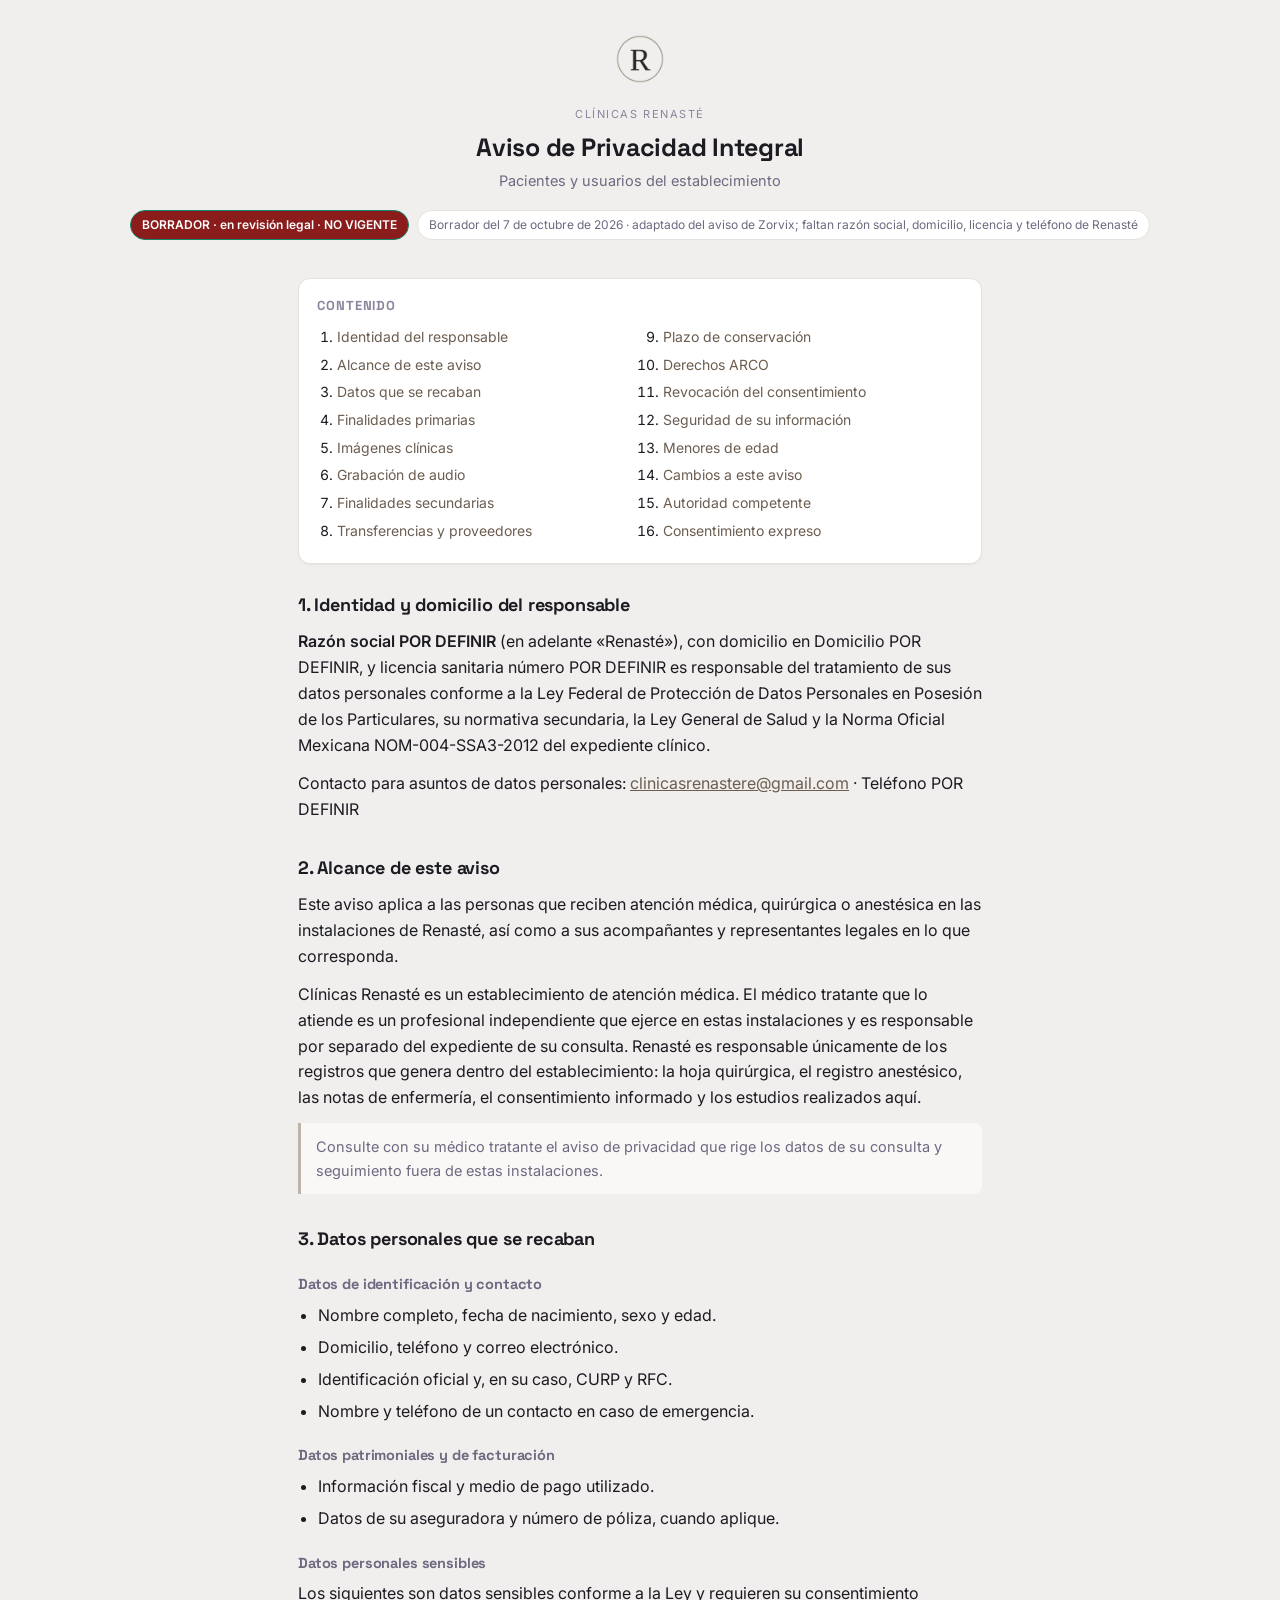
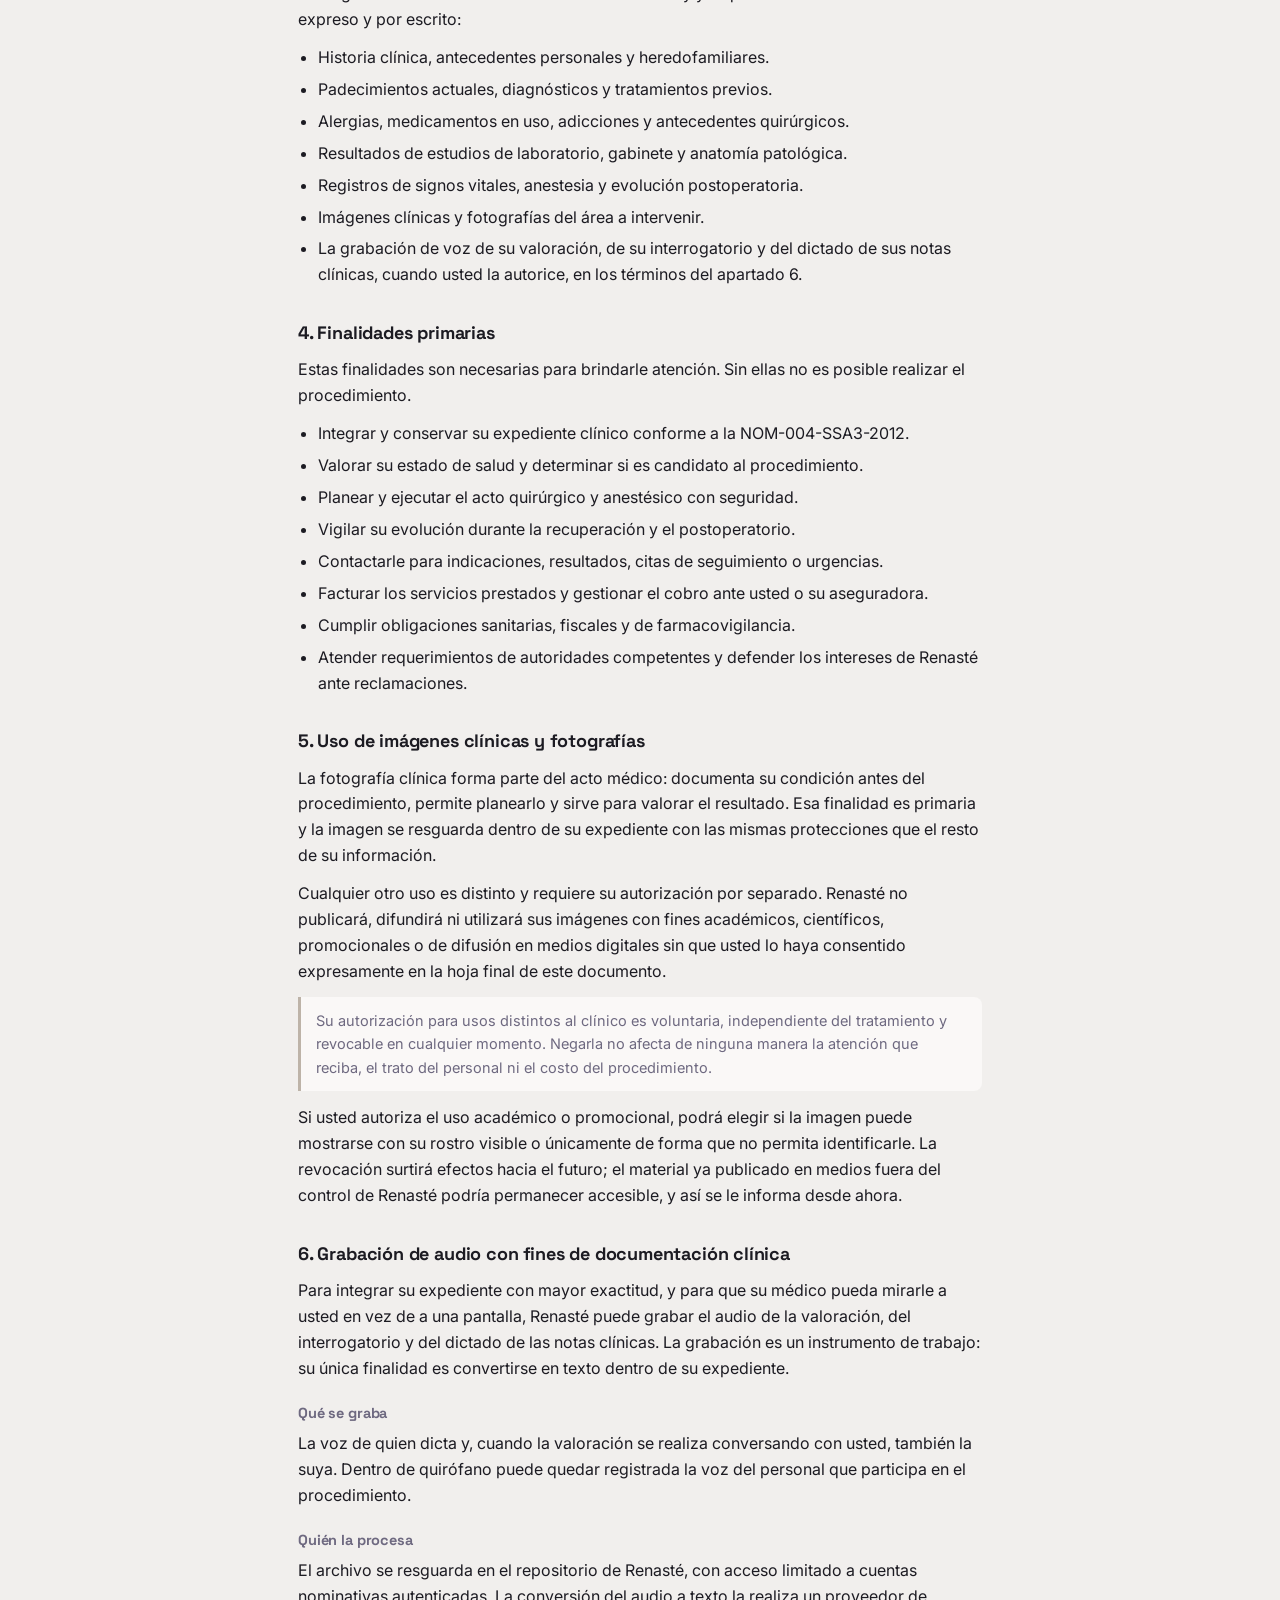
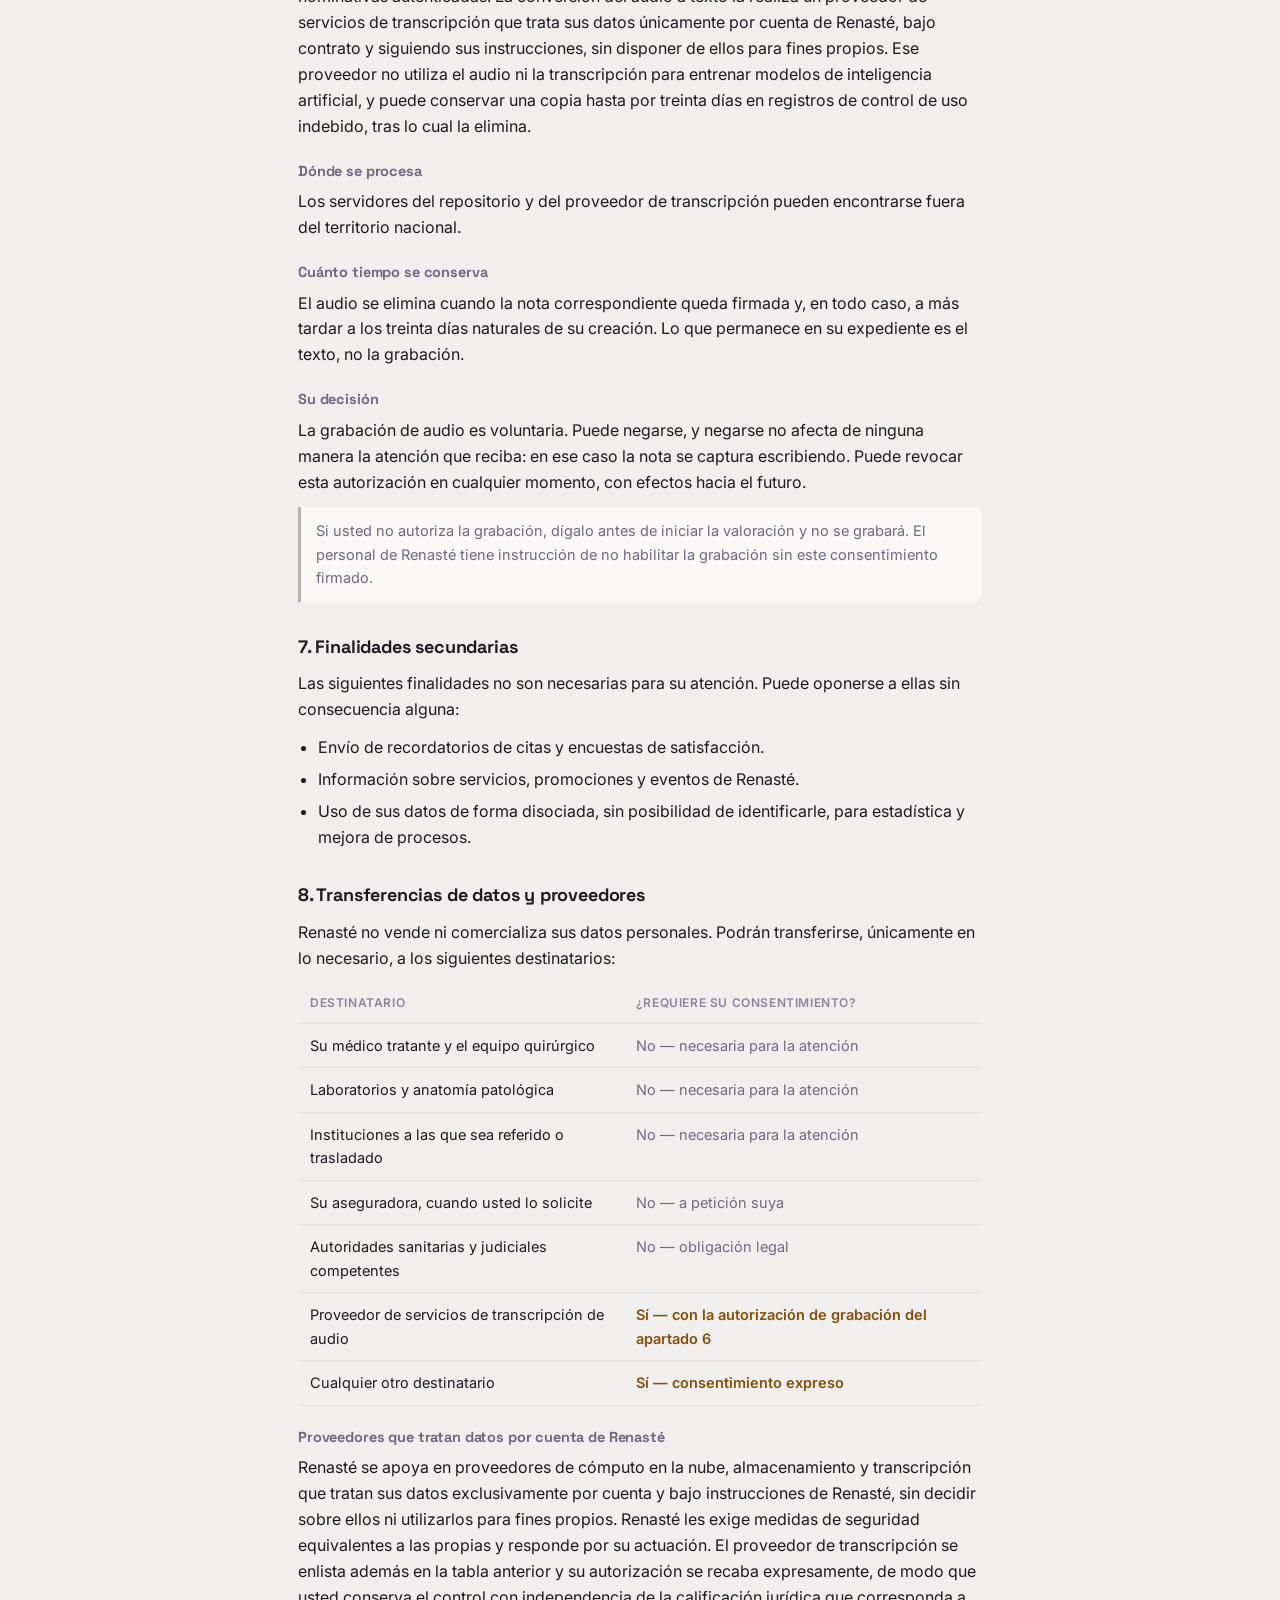
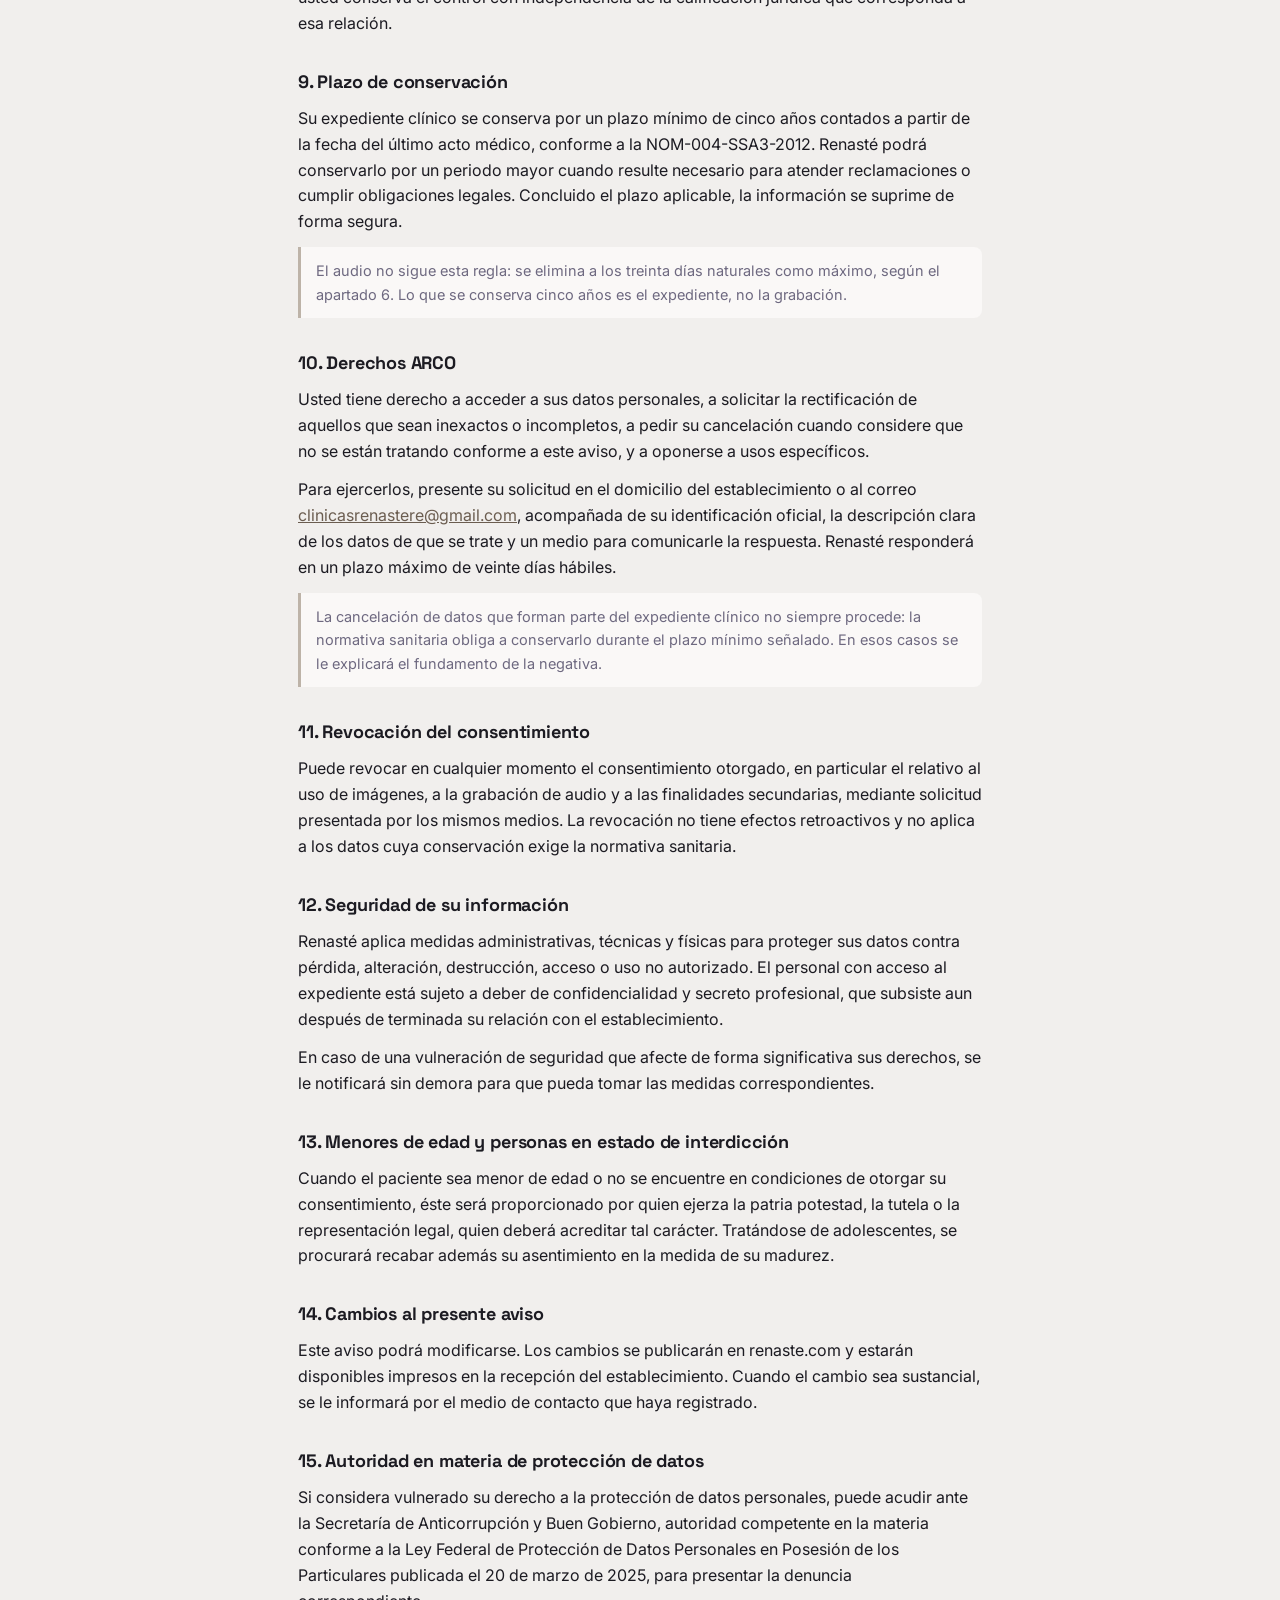
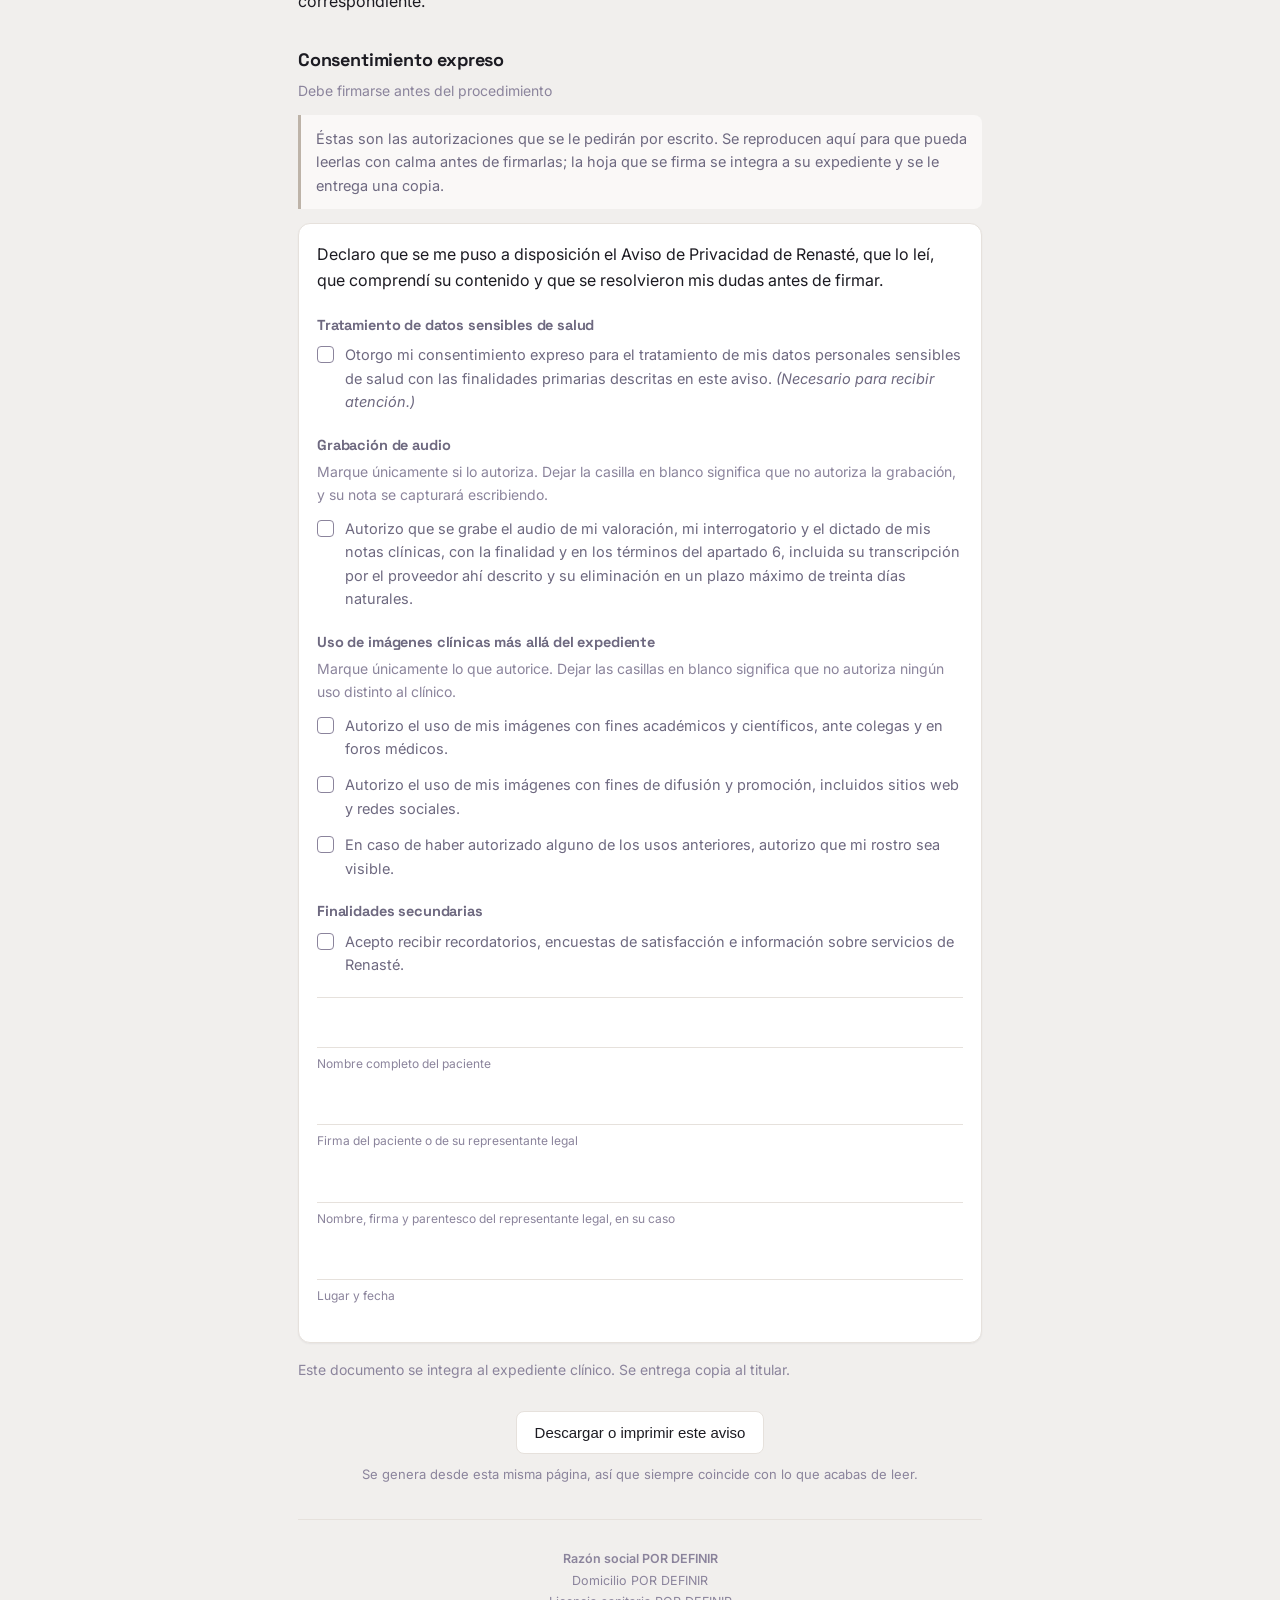
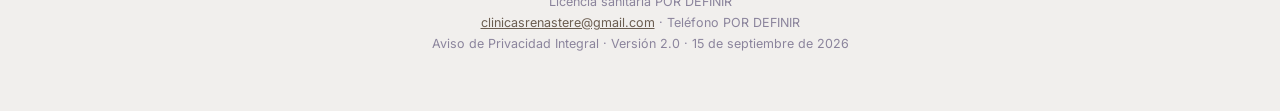
==== commit 17ed2424: "Portal y Cirujanos: credentials omit (con varias cuentas Google devolvía HTML); nombre «Clínicas Ren" ====
--- a/aviso/index.html
+++ b/aviso/index.html
@@ -4,7 +4,7 @@
 <meta charset="utf-8">
 <meta name="viewport" content="width=device-width, initial-scale=1, viewport-fit=cover">
 <title>Renasté · Aviso de Privacidad</title>
-<meta name="description" content="Aviso de Privacidad Integral para pacientes y usuarios del centro quirúrgico Renasté.">
+<meta name="description" content="Aviso de Privacidad Integral para pacientes y usuarios de Clínicas Renasté.">
 <meta name="theme-color" content="#A28E7D" media="(prefers-color-scheme: light)">
 <meta name="theme-color" content="#1D1915" media="(prefers-color-scheme: dark)">
 <link rel="icon" type="image/png" href="../assets/renaste-favicon.png">
@@ -204,7 +204,7 @@
     <p>Este aviso aplica a las personas que reciben atención médica, quirúrgica o anestésica en
       las instalaciones de Renasté, así como a sus acompañantes y representantes legales en lo que
       corresponda.</p>
-    <p>Renasté es un centro quirúrgico. El médico tratante que lo atiende es un profesional
+    <p>Clínicas Renasté es un establecimiento de atención médica. El médico tratante que lo atiende es un profesional
       independiente que ejerce en estas instalaciones y es responsable por separado del expediente
       de su consulta. Renasté es responsable únicamente de los registros que genera dentro del
       establecimiento: la hoja quirúrgica, el registro anestésico, las notas de enfermería, el
